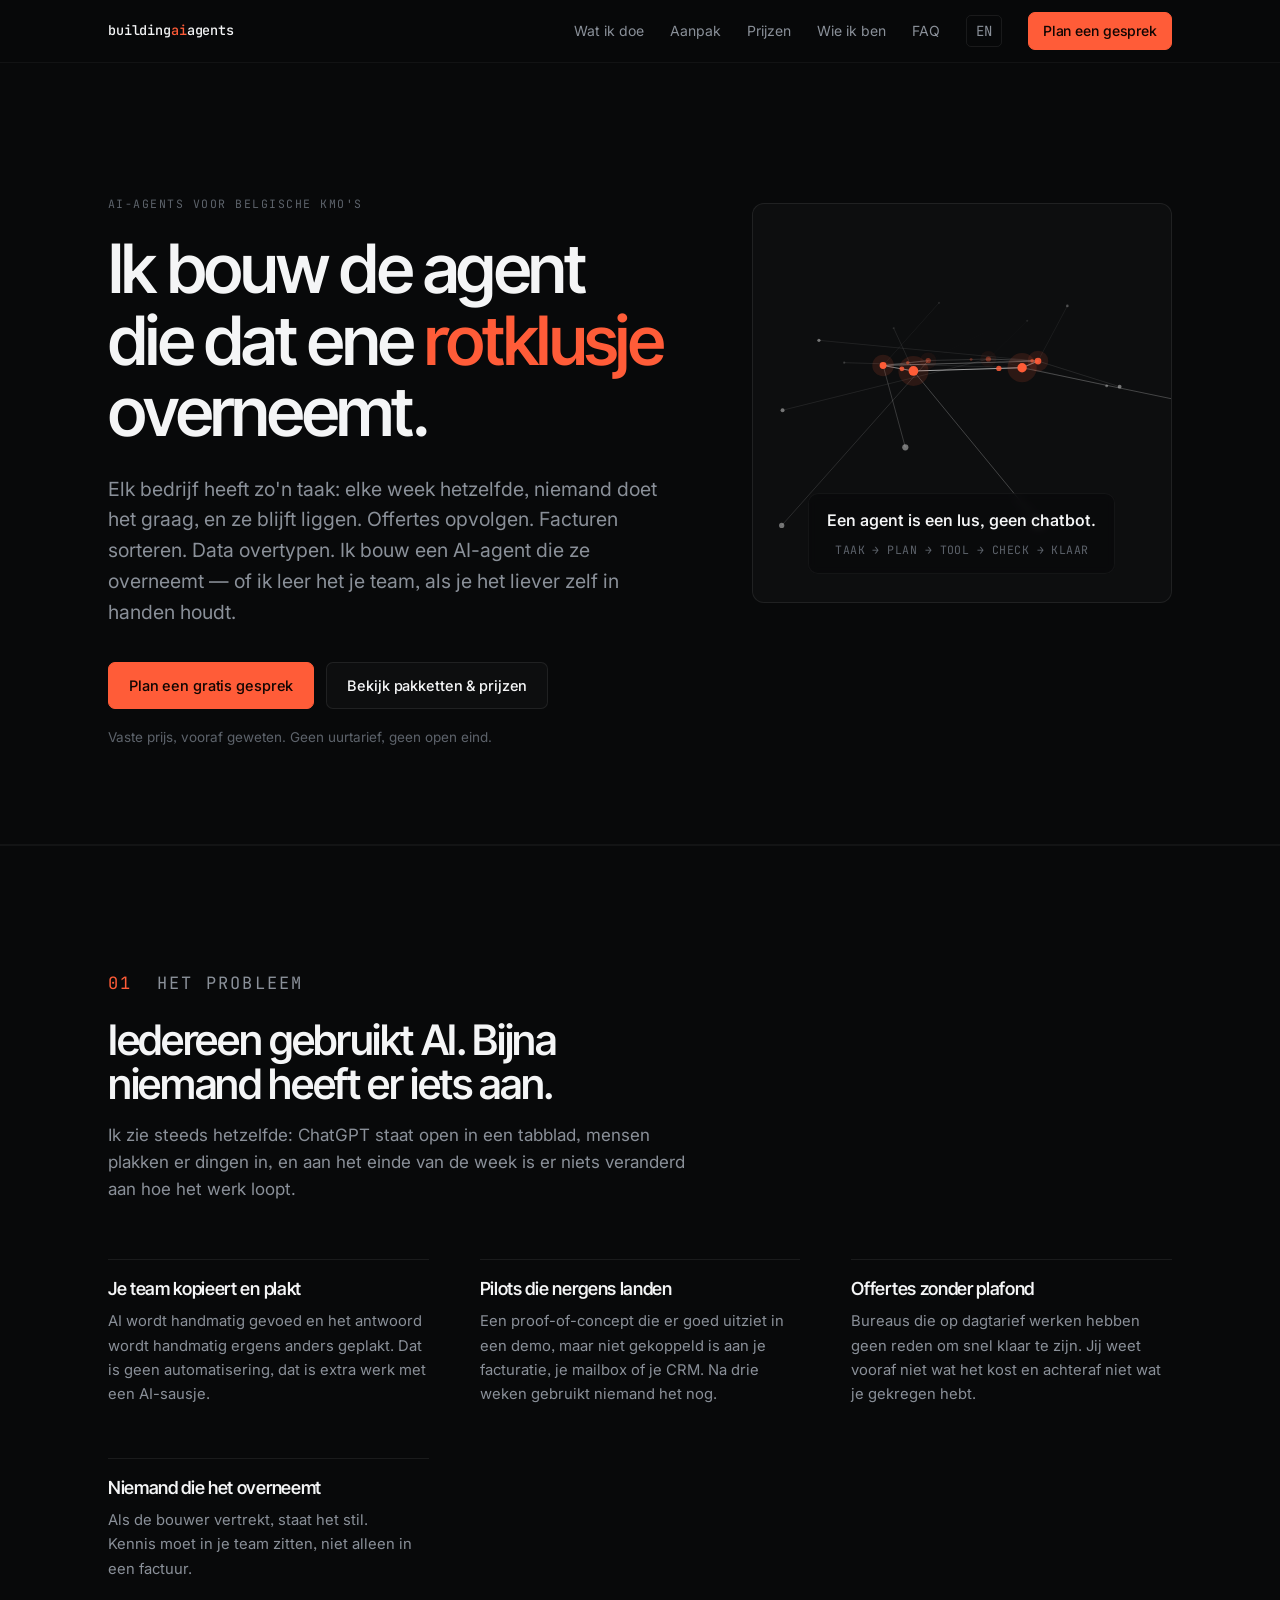
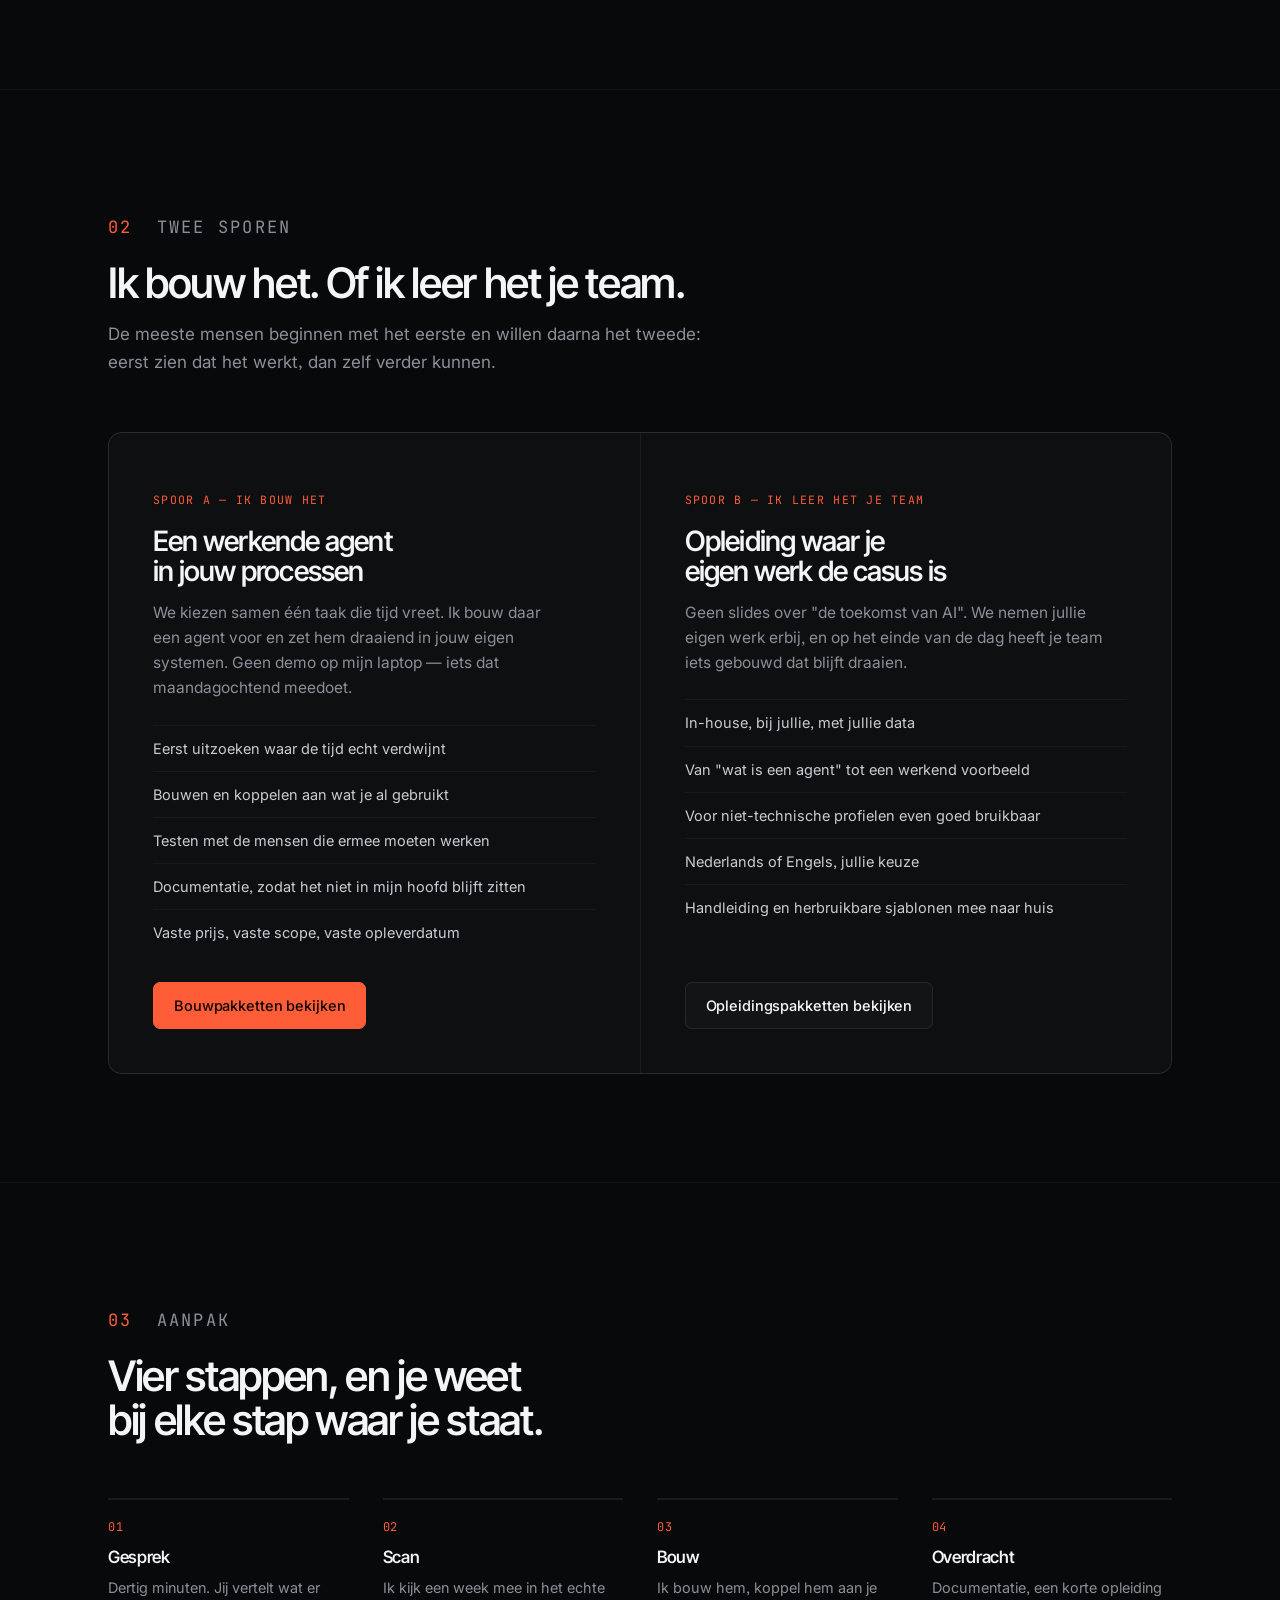
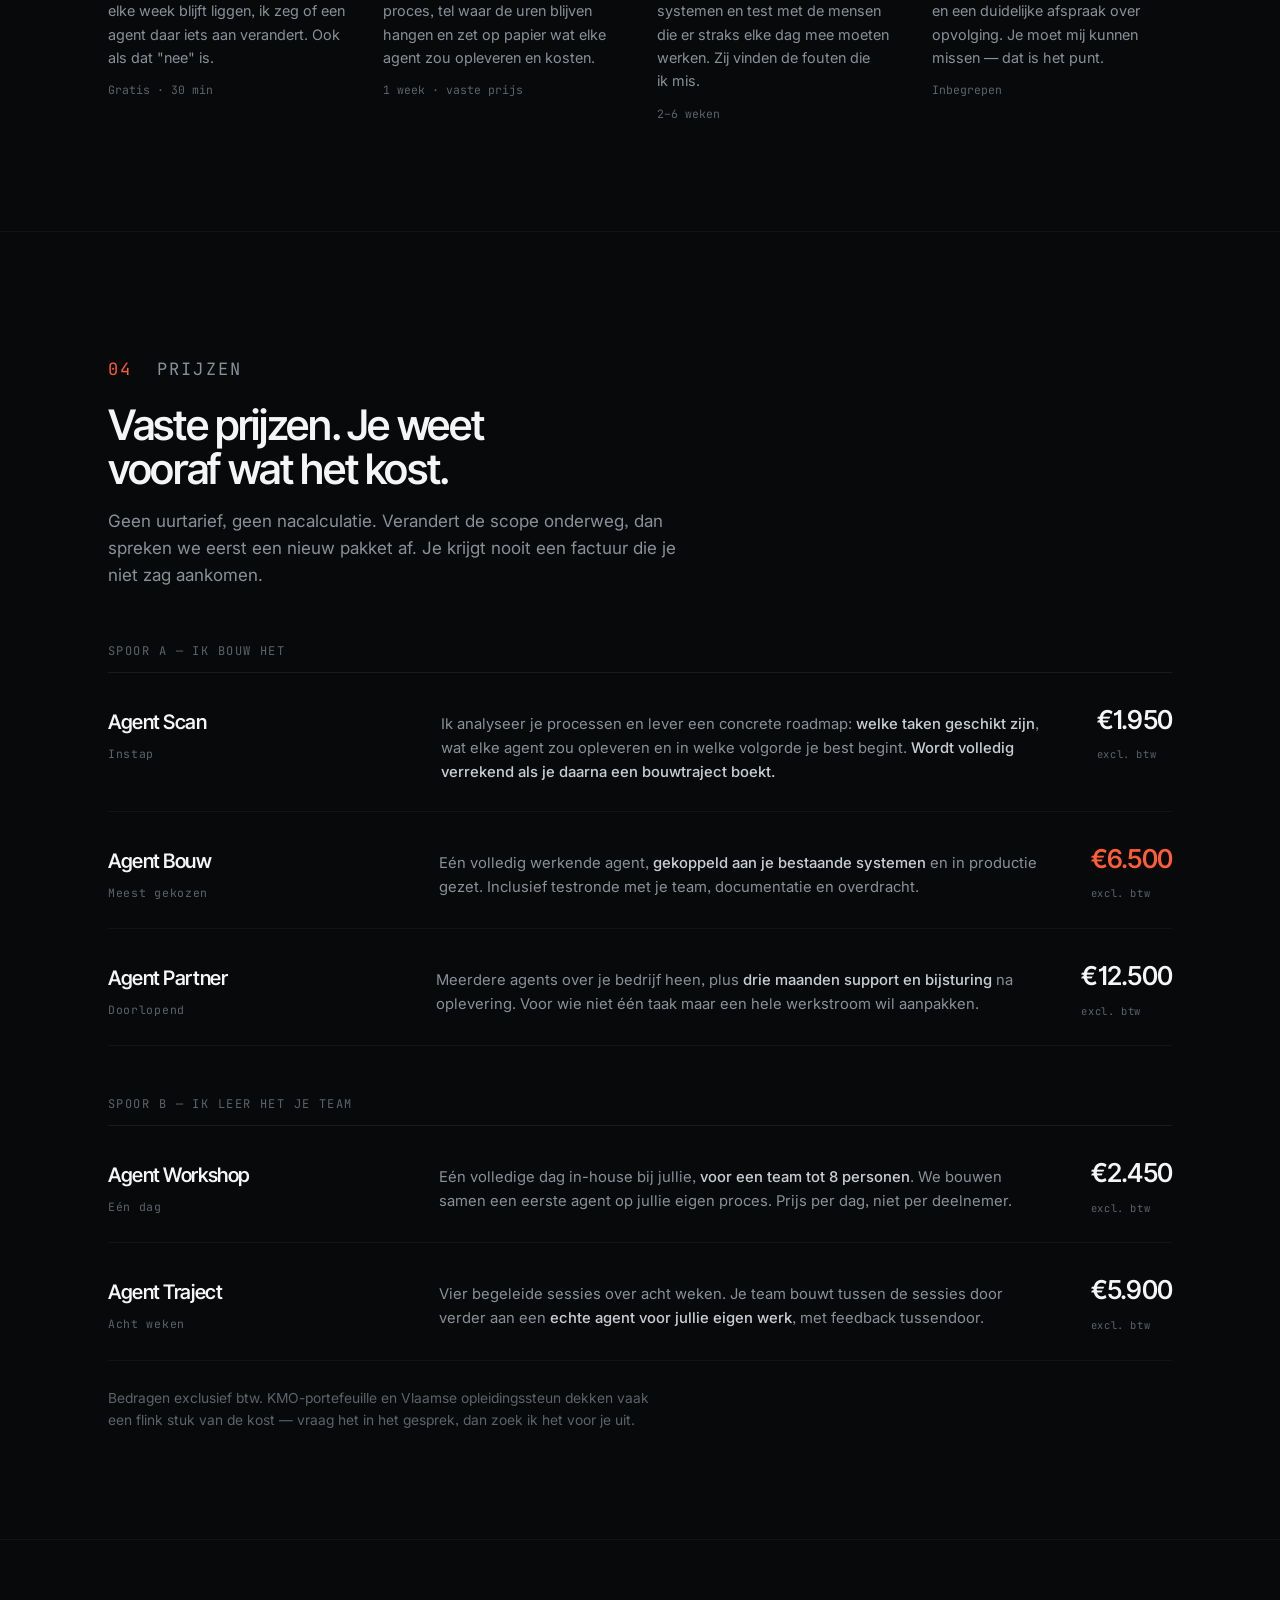
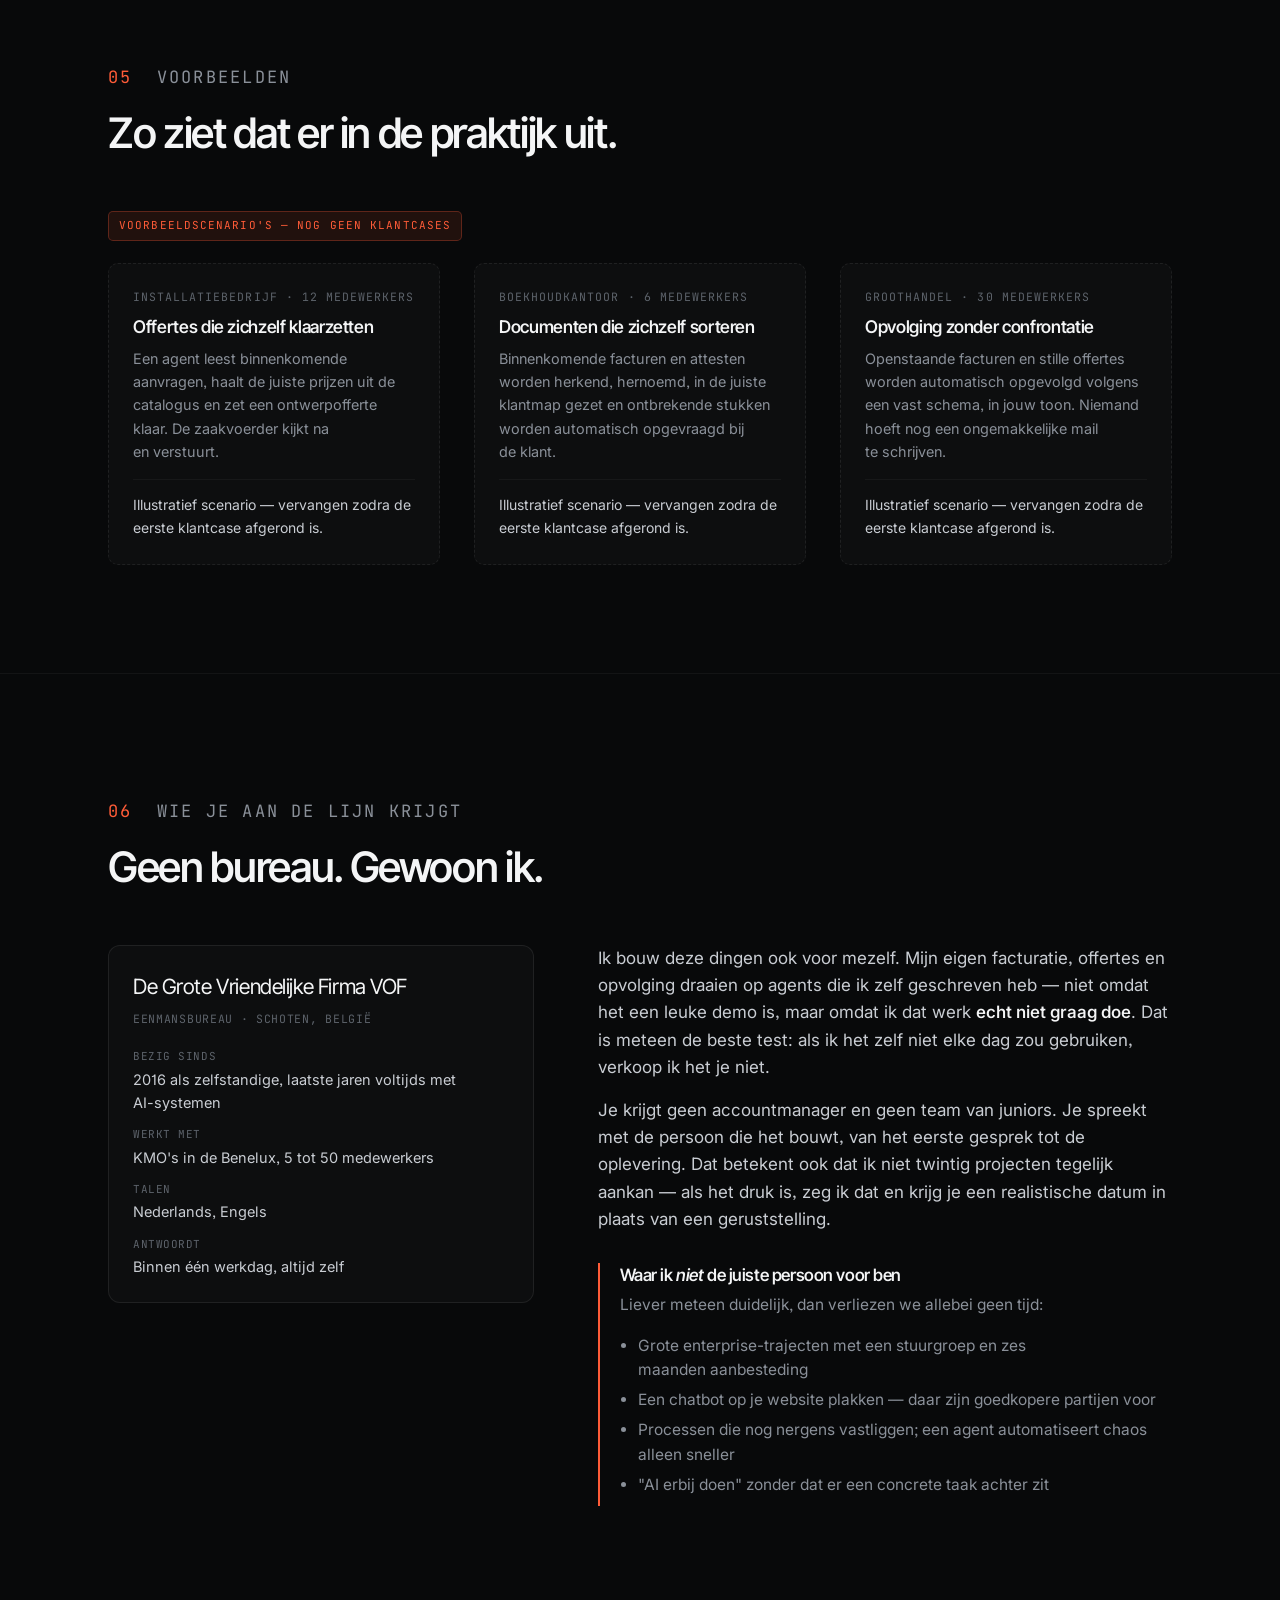
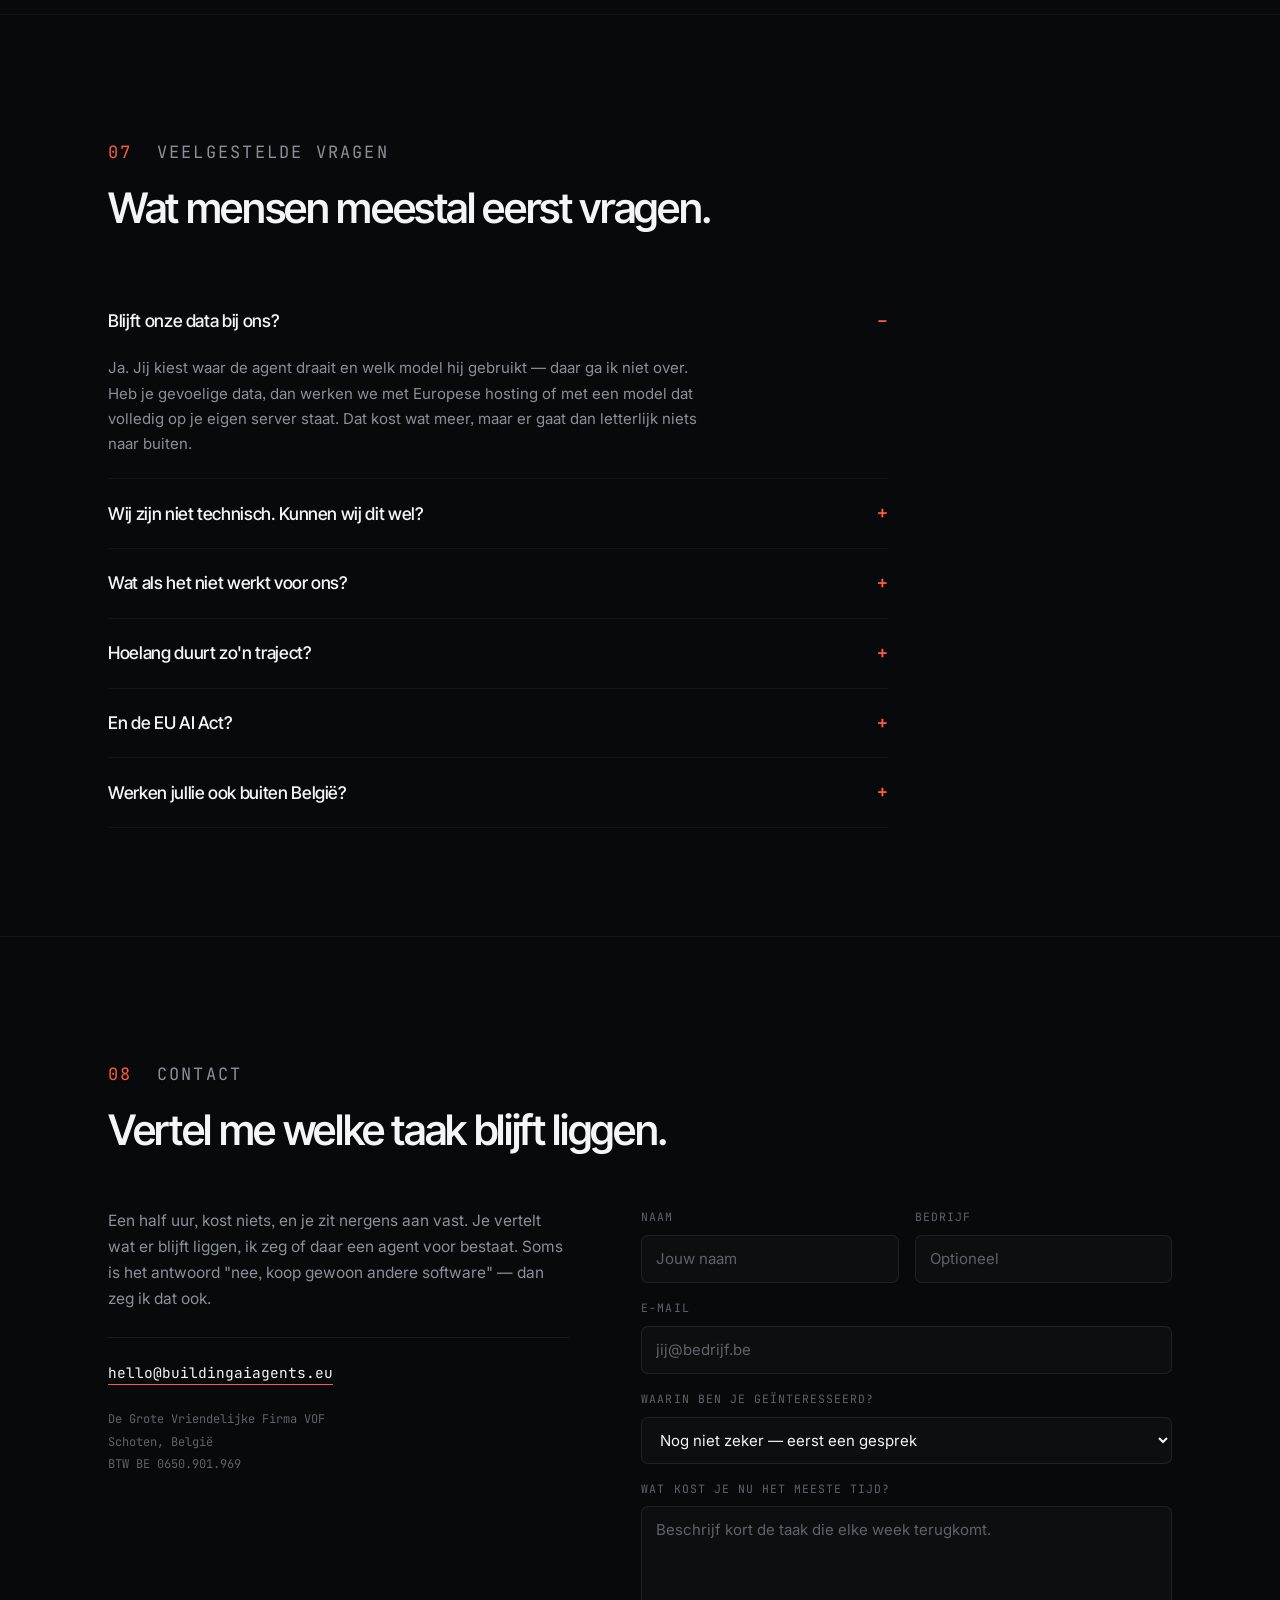
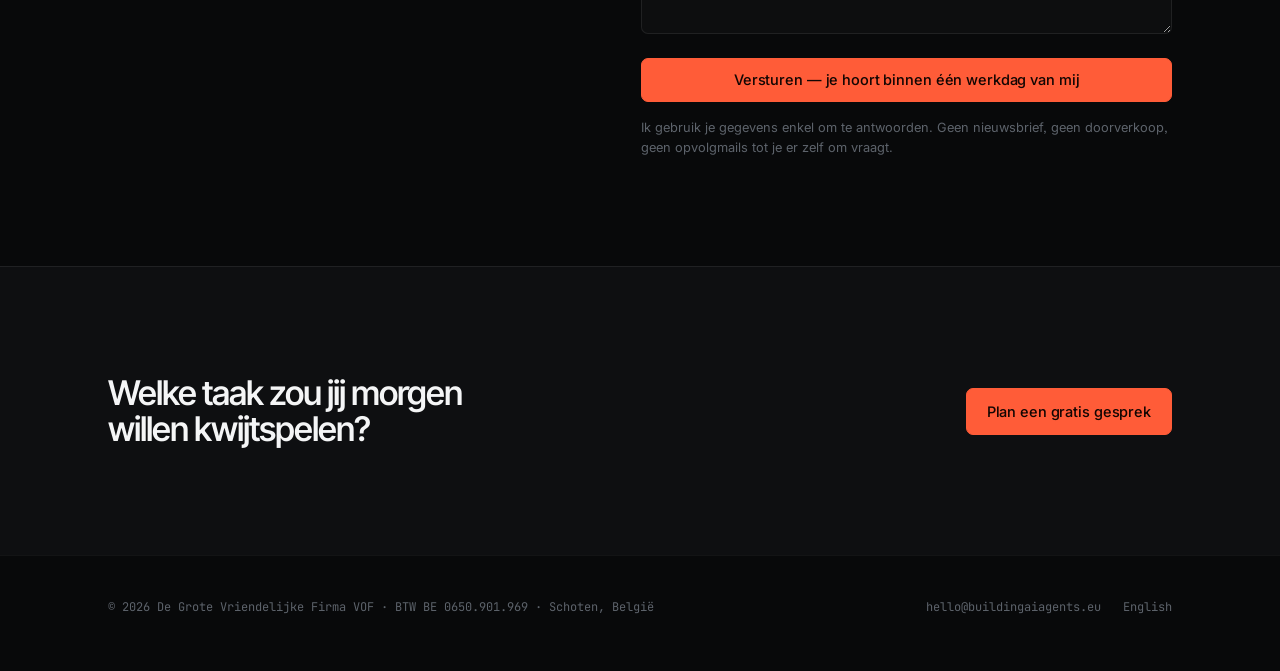
==== index.html @ ddbdbf57 "buildingaiagents.eu: statische site, NL + EN, 3D agent-graph" ====
<!DOCTYPE html>
<html lang="nl">
<head>
<meta charset="utf-8">
<meta name="viewport" content="width=device-width, initial-scale=1">
<title>AI-agents die écht werk overnemen — Building AI Agents | België</title>
<meta name="description" content="Ik bouw AI-agents die repetitief werk overnemen in jouw bedrijf, en leer je team ze zelf te bouwen. Vaste pakketten, geen uurtarief. Schoten, België.">
<link rel="canonical" href="https://buildingaiagents.eu/">
<link rel="alternate" hreflang="nl" href="https://buildingaiagents.eu/">
<link rel="alternate" hreflang="en" href="https://buildingaiagents.eu/en/">
<link rel="alternate" hreflang="x-default" href="https://buildingaiagents.eu/">
<meta property="og:type" content="website">
<meta property="og:title" content="Building AI Agents — AI-agents die écht werk overnemen">
<meta property="og:description" content="Ik bouw AI-agents die repetitief werk overnemen, en leer je team ze zelf te bouwen. Vaste pakketten, prijs vooraf geweten.">
<meta property="og:url" content="https://buildingaiagents.eu/">
<meta property="og:locale" content="nl_BE">
<meta name="theme-color" content="#08090a">
<link rel="preconnect" href="https://fonts.googleapis.com">
<link rel="preconnect" href="https://fonts.gstatic.com" crossorigin>
<link href="https://fonts.googleapis.com/css2?family=Inter+Tight:wght@400;500;600&family=Inter:wght@400;500;600&family=JetBrains+Mono:wght@400;500&display=swap" rel="stylesheet">
<link rel="stylesheet" href="/assets/style.css">
<script type="application/ld+json">
{
  "@context": "https://schema.org",
  "@type": "ProfessionalService",
  "name": "Building AI Agents",
  "url": "https://buildingaiagents.eu/",
  "email": "hello@buildingaiagents.eu",
  "areaServed": "BE",
  "description": "AI-agents bouwen voor KMO's en teams opleiden om ze zelf te bouwen. Vaste pakketprijzen.",
  "parentOrganization": {
    "@type": "Organization",
    "name": "De Grote Vriendelijke Firma VOF",
    "vatID": "BE0650901969",
    "address": { "@type": "PostalAddress", "addressLocality": "Schoten", "addressCountry": "BE" }
  }
}
</script>
</head>
<body>

<header class="site-head">
  <div class="wrap">
    <a class="logo" href="/">building<b>ai</b>agents</a>
    <nav class="nav">
      <a href="#sporen">Wat ik doe</a>
      <a href="#aanpak">Aanpak</a>
      <a href="#prijzen">Prijzen</a>
      <a href="#wie">Wie ik ben</a>
      <a href="#faq">FAQ</a>
      <a class="lang" href="/en/" hreflang="en">EN</a>
      <a class="btn btn-primary btn-sm" href="#contact">Plan een gesprek</a>
    </nav>
  </div>
</header>

<main>

<section class="hero">
  <div class="wrap">
    <div>
      <p class="eyebrow">AI-agents voor Belgische KMO's</p>
      <h1>Ik bouw de agent die dat ene <em>rotklusje</em> overneemt.</h1>
      <p class="lede">Elk bedrijf heeft zo'n taak: elke week hetzelfde, niemand doet het graag, en ze blijft liggen. Offertes opvolgen. Facturen sorteren. Data overtypen. Ik bouw een AI-agent die ze overneemt — of ik leer het je team, als je het liever zelf in handen houdt.</p>
      <div class="hero-cta">
        <a class="btn btn-primary" href="#contact">Plan een gratis gesprek</a>
        <a class="btn btn-ghost" href="#prijzen">Bekijk pakketten &amp; prijzen</a>
      </div>
      <p class="hero-note">Vaste prijs, vooraf geweten. Geen uurtarief, geen open eind.</p>
    </div>

    <aside class="hero-aside graph-wrap">
      <canvas id="agentgraph" aria-hidden="true"></canvas>
      <div class="graph-caption">
        <b>Een agent is een lus, geen chatbot.</b>
        <span>taak → plan → tool → check → klaar</span>
      </div>
    </aside>
  </div>
</section>

<section class="section-line" id="waarom">
  <div class="wrap">
    <div class="sec-head">
      <p class="eyebrow"><span class="num">01</span> &nbsp;Het probleem</p>
      <h2>Iedereen gebruikt AI. Bijna niemand heeft er iets aan.</h2>
      <p>Ik zie steeds hetzelfde: ChatGPT staat open in een tabblad, mensen plakken er dingen in, en aan het einde van de week is er niets veranderd aan hoe het werk loopt.</p>
    </div>
    <div class="pain">
      <div>
        <h3>Je team kopieert en plakt</h3>
        <p>AI wordt handmatig gevoed en het antwoord wordt handmatig ergens anders geplakt. Dat is geen automatisering, dat is extra werk met een AI-sausje.</p>
      </div>
      <div>
        <h3>Pilots die nergens landen</h3>
        <p>Een proof-of-concept die er goed uitziet in een demo, maar niet gekoppeld is aan je facturatie, je mailbox of je CRM. Na drie weken gebruikt niemand het nog.</p>
      </div>
      <div>
        <h3>Offertes zonder plafond</h3>
        <p>Bureaus die op dagtarief werken hebben geen reden om snel klaar te zijn. Jij weet vooraf niet wat het kost en achteraf niet wat je gekregen hebt.</p>
      </div>
      <div>
        <h3>Niemand die het overneemt</h3>
        <p>Als de bouwer vertrekt, staat het stil. Kennis moet in je team zitten, niet alleen in een factuur.</p>
      </div>
    </div>
  </div>
</section>

<section class="section-line" id="sporen">
  <div class="wrap">
    <div class="sec-head">
      <p class="eyebrow"><span class="num">02</span> &nbsp;Twee sporen</p>
      <h2>Ik bouw het. Of ik leer het je team.</h2>
      <p>De meeste mensen beginnen met het eerste en willen daarna het tweede: eerst zien dat het werkt, dan zelf verder kunnen.</p>
    </div>

    <div class="tracks">
      <div class="track">
        <p class="tag">Spoor A — Ik bouw het</p>
        <h3>Een werkende agent in jouw processen</h3>
        <p>We kiezen samen één taak die tijd vreet. Ik bouw daar een agent voor en zet hem draaiend in jouw eigen systemen. Geen demo op mijn laptop — iets dat maandagochtend meedoet.</p>
        <ul>
          <li>Eerst uitzoeken waar de tijd echt verdwijnt</li>
          <li>Bouwen en koppelen aan wat je al gebruikt</li>
          <li>Testen met de mensen die ermee moeten werken</li>
          <li>Documentatie, zodat het niet in mijn hoofd blijft zitten</li>
          <li>Vaste prijs, vaste scope, vaste opleverdatum</li>
        </ul>
        <div class="track-foot">
          <a class="btn btn-primary" href="#prijzen-bouw">Bouwpakketten bekijken</a>
        </div>
      </div>

      <div class="track">
        <p class="tag">Spoor B — Ik leer het je team</p>
        <h3>Opleiding waar je eigen werk de casus is</h3>
        <p>Geen slides over "de toekomst van AI". We nemen jullie eigen werk erbij, en op het einde van de dag heeft je team iets gebouwd dat blijft draaien.</p>
        <ul>
          <li>In-house, bij jullie, met jullie data</li>
          <li>Van "wat is een agent" tot een werkend voorbeeld</li>
          <li>Voor niet-technische profielen even goed bruikbaar</li>
          <li>Nederlands of Engels, jullie keuze</li>
          <li>Handleiding en herbruikbare sjablonen mee naar huis</li>
        </ul>
        <div class="track-foot">
          <a class="btn btn-ghost" href="#prijzen-leren">Opleidingspakketten bekijken</a>
        </div>
      </div>
    </div>
  </div>
</section>

<section class="section-line" id="aanpak">
  <div class="wrap">
    <div class="sec-head">
      <p class="eyebrow"><span class="num">03</span> &nbsp;Aanpak</p>
      <h2>Vier stappen, en je weet bij elke stap waar je staat.</h2>
    </div>
    <div class="steps">
      <div class="step">
        <h3>Gesprek</h3>
        <p>Dertig minuten. Jij vertelt wat er elke week blijft liggen, ik zeg of een agent daar iets aan verandert. Ook als dat "nee" is.</p>
        <span class="when">Gratis · 30 min</span>
      </div>
      <div class="step">
        <h3>Scan</h3>
        <p>Ik kijk een week mee in het echte proces, tel waar de uren blijven hangen en zet op papier wat elke agent zou opleveren en kosten.</p>
        <span class="when">1 week · vaste prijs</span>
      </div>
      <div class="step">
        <h3>Bouw</h3>
        <p>Ik bouw hem, koppel hem aan je systemen en test met de mensen die er straks elke dag mee moeten werken. Zij vinden de fouten die ik mis.</p>
        <span class="when">2–6 weken</span>
      </div>
      <div class="step">
        <h3>Overdracht</h3>
        <p>Documentatie, een korte opleiding en een duidelijke afspraak over opvolging. Je moet mij kunnen missen — dat is het punt.</p>
        <span class="when">Inbegrepen</span>
      </div>
    </div>
  </div>
</section>

<section class="section-line" id="prijzen">
  <div class="wrap">
    <div class="sec-head">
      <p class="eyebrow"><span class="num">04</span> &nbsp;Prijzen</p>
      <h2>Vaste prijzen. Je weet vooraf wat het kost.</h2>
      <p>Geen uurtarief, geen nacalculatie. Verandert de scope onderweg, dan spreken we eerst een nieuw pakket af. Je krijgt nooit een factuur die je niet zag aankomen.</p>
    </div>

    <div class="price-group" id="prijzen-bouw">
      <h3>Spoor A — Ik bouw het</h3>
      <div class="price-row">
        <div class="name">Agent Scan<span>Instap</span></div>
        <div class="what">Ik analyseer je processen en lever een concrete roadmap: <b>welke taken geschikt zijn</b>, wat elke agent zou opleveren en in welke volgorde je best begint. <b>Wordt volledig verrekend als je daarna een bouwtraject boekt.</b></div>
        <div class="amt">€1.950<small>excl. btw</small></div>
      </div>
      <div class="price-row feature">
        <div class="name">Agent Bouw<span>Meest gekozen</span></div>
        <div class="what">Eén volledig werkende agent, <b>gekoppeld aan je bestaande systemen</b> en in productie gezet. Inclusief testronde met je team, documentatie en overdracht.</div>
        <div class="amt">€6.500<small>excl. btw</small></div>
      </div>
      <div class="price-row">
        <div class="name">Agent Partner<span>Doorlopend</span></div>
        <div class="what">Meerdere agents over je bedrijf heen, plus <b>drie maanden support en bijsturing</b> na oplevering. Voor wie niet één taak maar een hele werkstroom wil aanpakken.</div>
        <div class="amt">€12.500<small>excl. btw</small></div>
      </div>
    </div>

    <div class="price-group" id="prijzen-leren">
      <h3>Spoor B — Ik leer het je team</h3>
      <div class="price-row">
        <div class="name">Agent Workshop<span>Eén dag</span></div>
        <div class="what">Eén volledige dag in-house bij jullie, <b>voor een team tot 8 personen</b>. We bouwen samen een eerste agent op jullie eigen proces. Prijs per dag, niet per deelnemer.</div>
        <div class="amt">€2.450<small>excl. btw</small></div>
      </div>
      <div class="price-row">
        <div class="name">Agent Traject<span>Acht weken</span></div>
        <div class="what">Vier begeleide sessies over acht weken. Je team bouwt tussen de sessies door verder aan een <b>echte agent voor jullie eigen werk</b>, met feedback tussendoor.</div>
        <div class="amt">€5.900<small>excl. btw</small></div>
      </div>
    </div>

    <p class="price-note">Bedragen exclusief btw. KMO-portefeuille en Vlaamse opleidingssteun dekken vaak een flink stuk van de kost — vraag het in het gesprek, dan zoek ik het voor je uit.</p>
  </div>
</section>

<section class="section-line" id="cases">
  <div class="wrap">
    <div class="sec-head">
      <p class="eyebrow"><span class="num">05</span> &nbsp;Voorbeelden</p>
      <h2>Zo ziet dat er in de praktijk uit.</h2>
    </div>
    <span class="placeholder-flag">Voorbeeldscenario's — nog geen klantcases</span>
    <div class="cases">
      <div class="case">
        <p class="who">Installatiebedrijf · 12 medewerkers</p>
        <h3>Offertes die zichzelf klaarzetten</h3>
        <p>Een agent leest binnenkomende aanvragen, haalt de juiste prijzen uit de catalogus en zet een ontwerpofferte klaar. De zaakvoerder kijkt na en verstuurt.</p>
        <p class="result">Illustratief scenario — vervangen zodra de eerste klantcase afgerond is.</p>
      </div>
      <div class="case">
        <p class="who">Boekhoudkantoor · 6 medewerkers</p>
        <h3>Documenten die zichzelf sorteren</h3>
        <p>Binnenkomende facturen en attesten worden herkend, hernoemd, in de juiste klantmap gezet en ontbrekende stukken worden automatisch opgevraagd bij de klant.</p>
        <p class="result">Illustratief scenario — vervangen zodra de eerste klantcase afgerond is.</p>
      </div>
      <div class="case">
        <p class="who">Groothandel · 30 medewerkers</p>
        <h3>Opvolging zonder confrontatie</h3>
        <p>Openstaande facturen en stille offertes worden automatisch opgevolgd volgens een vast schema, in jouw toon. Niemand hoeft nog een ongemakkelijke mail te schrijven.</p>
        <p class="result">Illustratief scenario — vervangen zodra de eerste klantcase afgerond is.</p>
      </div>
    </div>
  </div>
</section>

<section class="section-line" id="wie">
  <div class="wrap">
    <div class="sec-head">
      <p class="eyebrow"><span class="num">06</span> &nbsp;Wie je aan de lijn krijgt</p>
      <h2>Geen bureau. Gewoon ik.</h2>
    </div>
    <div class="me">
      <div class="me-card">
        <p class="sig">De Grote Vriendelijke Firma VOF</p>
        <p class="role">Eenmansbureau · Schoten, België</p>
        <dl>
          <div><dt>Bezig sinds</dt><dd>2016 als zelfstandige, laatste jaren voltijds met AI-systemen</dd></div>
          <div><dt>Werkt met</dt><dd>KMO's in de Benelux, 5 tot 50 medewerkers</dd></div>
          <div><dt>Talen</dt><dd>Nederlands, Engels</dd></div>
          <div><dt>Antwoordt</dt><dd>Binnen één werkdag, altijd zelf</dd></div>
        </dl>
      </div>
      <div class="me-body">
        <p>Ik bouw deze dingen ook voor mezelf. Mijn eigen facturatie, offertes en opvolging draaien op agents die ik zelf geschreven heb — niet omdat het een leuke demo is, maar omdat ik dat werk <strong>echt niet graag doe</strong>. Dat is meteen de beste test: als ik het zelf niet elke dag zou gebruiken, verkoop ik het je niet.</p>
        <p>Je krijgt geen accountmanager en geen team van juniors. Je spreekt met de persoon die het bouwt, van het eerste gesprek tot de oplevering. Dat betekent ook dat ik niet twintig projecten tegelijk aankan — als het druk is, zeg ik dat en krijg je een realistische datum in plaats van een geruststelling.</p>
        <div class="honest">
          <h3>Waar ik <em>niet</em> de juiste persoon voor ben</h3>
          <p>Liever meteen duidelijk, dan verliezen we allebei geen tijd:</p>
          <ul>
            <li>Grote enterprise-trajecten met een stuurgroep en zes maanden aanbesteding</li>
            <li>Een chatbot op je website plakken — daar zijn goedkopere partijen voor</li>
            <li>Processen die nog nergens vastliggen; een agent automatiseert chaos alleen sneller</li>
            <li>"AI erbij doen" zonder dat er een concrete taak achter zit</li>
          </ul>
        </div>
      </div>
    </div>
  </div>
</section>

<section class="section-line" id="faq">
  <div class="wrap">
    <div class="sec-head">
      <p class="eyebrow"><span class="num">07</span> &nbsp;Veelgestelde vragen</p>
      <h2>Wat mensen meestal eerst vragen.</h2>
    </div>
    <div class="faq">
      <details open>
        <summary>Blijft onze data bij ons?</summary>
        <p>Ja. Jij kiest waar de agent draait en welk model hij gebruikt — daar ga ik niet over. Heb je gevoelige data, dan werken we met Europese hosting of met een model dat volledig op je eigen server staat. Dat kost wat meer, maar er gaat dan letterlijk niets naar buiten.</p>
      </details>
      <details>
        <summary>Wij zijn niet technisch. Kunnen wij dit wel?</summary>
        <p>Dat is het uitgangspunt, niet het probleem. Bij het bouwspoor doe je niets technisch — je krijgt iets dat werkt. Bij de opleiding zit meestal niemand met een programmeerachtergrond in de zaal. Kan iemand bij jullie een formule in Excel opbouwen? Dan lukt dit ook.</p>
      </details>
      <details>
        <summary>Wat als het niet werkt voor ons?</summary>
        <p>Daarvoor bestaat de Scan. Als eruit blijkt dat een agent bij jullie weinig oplevert, zeg ik dat gewoon en stopt het daar. Ik heb liever een klant die €1.950 kwijt is en tevreden weggaat dan één die €6.500 betaalt voor iets dat blijft stilstaan.</p>
      </details>
      <details>
        <summary>Hoelang duurt zo'n traject?</summary>
        <p>Een Scan: ongeveer een week. Een eerste werkende agent: twee tot zes weken. Het verschil zit bijna altijd in hoeveel systemen eraan moeten hangen en hoe snel ik toegang krijg — dat laatste is meestal de echte vertrager.</p>
      </details>
      <details>
        <summary>En de EU AI Act?</summary>
        <p>Voor wat de meeste KMO's doen — administratie, opvolging, documenten verwerken — val je buiten de hoogrisicocategorieën. Bij de Scan overlopen we wat er op jullie van toepassing is en wat je best bijhoudt. Geen paniekverhaal, wel op papier.</p>
      </details>
      <details>
        <summary>Werken jullie ook buiten België?</summary>
        <p>Ja. Opleidingen geef ik het liefst ter plaatse in de Benelux — een dag samen in één ruimte werkt gewoon beter. Bouwtrajecten lopen even goed op afstand. Nederlands of Engels, jullie keuze.</p>
      </details>
    </div>
  </div>
</section>

<section class="section-line" id="contact">
  <div class="wrap">
    <div class="sec-head">
      <p class="eyebrow"><span class="num">08</span> &nbsp;Contact</p>
      <h2>Vertel me welke taak blijft liggen.</h2>
    </div>
    <div class="contact-grid">
      <div class="contact-side">
        <p>Een half uur, kost niets, en je zit nergens aan vast. Je vertelt wat er blijft liggen, ik zeg of daar een agent voor bestaat. Soms is het antwoord "nee, koop gewoon andere software" — dan zeg ik dat ook.</p>
        <div class="direct">
          <a href="mailto:hello@buildingaiagents.eu">hello@buildingaiagents.eu</a>
        </div>
        <p class="meta">
          De Grote Vriendelijke Firma VOF<br>
          Schoten, België<br>
          BTW BE 0650.901.969
        </p>
      </div>

      <form action="https://formspree.io/f/FORMSPREE_ID" method="POST">
        <div class="field-row">
          <div class="field">
            <label for="naam">Naam</label>
            <input id="naam" name="naam" type="text" required autocomplete="name" placeholder="Jouw naam">
          </div>
          <div class="field">
            <label for="bedrijf">Bedrijf</label>
            <input id="bedrijf" name="bedrijf" type="text" autocomplete="organization" placeholder="Optioneel">
          </div>
        </div>
        <div class="field">
          <label for="email">E-mail</label>
          <input id="email" name="email" type="email" required autocomplete="email" placeholder="jij@bedrijf.be">
        </div>
        <div class="field">
          <label for="interesse">Waarin ben je geïnteresseerd?</label>
          <select id="interesse" name="interesse">
            <option>Nog niet zeker — eerst een gesprek</option>
            <option>Agent Scan (€1.950)</option>
            <option>Agent Bouw (€6.500)</option>
            <option>Agent Partner (€12.500)</option>
            <option>Agent Workshop (€2.450)</option>
            <option>Agent Traject (€5.900)</option>
          </select>
        </div>
        <div class="field">
          <label for="bericht">Wat kost je nu het meeste tijd?</label>
          <textarea id="bericht" name="bericht" required placeholder="Beschrijf kort de taak die elke week terugkomt."></textarea>
        </div>
        <input class="hp" type="text" name="_gotcha" tabindex="-1" autocomplete="off" aria-hidden="true">
        <button class="btn btn-primary" type="submit">Versturen — je hoort binnen één werkdag van mij</button>
        <p class="form-foot">Ik gebruik je gegevens enkel om te antwoorden. Geen nieuwsbrief, geen doorverkoop, geen opvolgmails tot je er zelf om vraagt.</p>
      </form>
    </div>
  </div>
</section>

<section class="final">
  <div class="wrap">
    <h2>Welke taak zou jij morgen willen kwijtspelen?</h2>
    <a class="btn btn-primary" href="#contact">Plan een gratis gesprek</a>
  </div>
</section>

</main>

<footer class="site-foot">
  <div class="wrap">
    <p>© 2026 De Grote Vriendelijke Firma VOF · BTW BE 0650.901.969 · Schoten, België</p>
    <div class="foot-links">
      <a href="mailto:hello@buildingaiagents.eu">hello@buildingaiagents.eu</a>
      <a href="/en/" hreflang="en">English</a>
    </div>
  </div>
</footer>

<script src="/assets/agent-graph.js" defer></script>
</body>
</html>
---- assets/style.css ----
/* buildingaiagents.eu — design system
   Surface: Decide/Learn. Dark-native, editorial, one accent.
   Accent is signal-only: CTAs, active states, numerals. Never decoration. */

:root {
  --bg:        #08090a;
  --bg-2:      #0e0f11;
  --surface:   rgba(255,255,255,0.022);
  --surface-2: rgba(255,255,255,0.045);
  --line:      rgba(255,255,255,0.075);
  --line-soft: rgba(255,255,255,0.045);

  --ink:       #f4f5f6;
  --ink-2:     #c9cdd3;
  --ink-3:     #8a9099;
  --ink-4:     #5d636b;

  --accent:    #ff5c38;
  --accent-2:  #ff7d60;
  --accent-dim: rgba(255,92,56,0.10);

  --sans: 'Inter', system-ui, -apple-system, 'Segoe UI', Roboto, sans-serif;
  --display: 'Inter Tight', 'Inter', system-ui, sans-serif;
  --mono: 'JetBrains Mono', ui-monospace, SFMono-Regular, Menlo, monospace;

  --wrap: 1160px;
  --gut: clamp(20px, 5vw, 48px);
}

*, *::before, *::after { box-sizing: border-box; }

html { scroll-behavior: smooth; -webkit-text-size-adjust: 100%; }

body {
  margin: 0;
  background: var(--bg);
  color: var(--ink-2);
  font-family: var(--sans);
  font-size: 16px;
  line-height: 1.6;
  font-feature-settings: "cv01", "ss03";
  -webkit-font-smoothing: antialiased;
  text-wrap: pretty;
}

h1, h2, h3, h4 {
  font-family: var(--display);
  color: var(--ink);
  font-weight: 560;
  margin: 0;
  line-height: 1.05;
  letter-spacing: -0.025em;
  text-wrap: balance;
}

p { margin: 0; }

a { color: inherit; text-decoration: none; }

a:focus-visible, button:focus-visible, input:focus-visible,
textarea:focus-visible, select:focus-visible, summary:focus-visible {
  outline: 2px solid var(--accent);
  outline-offset: 3px;
  border-radius: 3px;
}

.wrap { max-width: var(--wrap); margin: 0 auto; padding-inline: var(--gut); }

.eyebrow {
  font-family: var(--mono);
  font-size: 11.5px;
  letter-spacing: 0.13em;
  text-transform: uppercase;
  color: var(--ink-4);
  margin: 0 0 20px;
}
.eyebrow .num { color: var(--accent); }

/* ---------- header ---------- */
.site-head {
  position: sticky; top: 0; z-index: 60;
  background: rgba(8,9,10,0.82);
  backdrop-filter: saturate(140%) blur(12px);
  border-bottom: 1px solid var(--line-soft);
}
.site-head .wrap {
  display: flex; align-items: center; gap: 28px;
  height: 62px;
}
.logo {
  font-family: var(--mono);
  font-size: 13.5px; font-weight: 500;
  color: var(--ink); letter-spacing: -0.01em;
  white-space: nowrap;
}
.logo b { color: var(--accent); font-weight: 500; }
.nav { display: flex; gap: 26px; margin-left: auto; align-items: center; }
.nav a { font-size: 14px; color: var(--ink-3); transition: color .15s; }
.nav a:hover { color: var(--ink); }
.lang {
  font-family: var(--mono); font-size: 11.5px;
  color: var(--ink-4); border: 1px solid var(--line);
  padding: 4px 9px; border-radius: 5px;
  transition: border-color .15s, color .15s;
}
.lang:hover { color: var(--ink); border-color: var(--ink-4); }
@media (max-width: 880px) { .nav a:not(.lang):not(.btn) { display: none; } }

/* ---------- buttons ---------- */
.btn {
  display: inline-flex; align-items: center; justify-content: center;
  gap: 8px; min-height: 44px;
  padding: 11px 20px; border-radius: 7px;
  font-size: 14.5px; font-weight: 510; letter-spacing: -0.008em;
  border: 1px solid transparent; cursor: pointer;
  transition: background .16s, border-color .16s, color .16s;
  font-family: inherit;
}
/* two classes: must out-specify `.nav a` (class+element) */
.btn.btn-primary { background: var(--accent); color: #120603; border-color: var(--accent); }
.btn.btn-primary:hover { background: var(--accent-2); border-color: var(--accent-2); color: #120603; }
.btn.btn-ghost { background: var(--surface); color: var(--ink); border-color: var(--line); }
.btn.btn-ghost:hover { background: var(--surface-2); border-color: rgba(255,255,255,0.16); color: var(--ink); }
.btn-sm { min-height: 36px; padding: 7px 14px; font-size: 13.5px; }
.btn { white-space: nowrap; }
@media (max-width: 480px) {
  .site-head .btn-sm { padding: 7px 11px; font-size: 12.5px; }
  .nav { gap: 10px; }
}

/* ---------- hero ---------- */
.hero { padding: clamp(72px, 11vw, 132px) 0 clamp(60px, 8vw, 96px); border-bottom: 1px solid var(--line-soft); }
.hero .wrap { display: grid; grid-template-columns: minmax(0, 1.35fr) minmax(0, 1fr); gap: clamp(32px, 6vw, 80px); align-items: start; }
.hero h1 { font-size: clamp(38px, 6.2vw, 68px); letter-spacing: -0.04em; }
.hero h1 em { font-style: normal; color: var(--accent); }
.hero .lede { font-size: clamp(17px, 2vw, 19.5px); color: var(--ink-3); margin-top: 26px; max-width: 46ch; line-height: 1.58; }
.hero-cta { display: flex; flex-wrap: wrap; gap: 12px; margin-top: 34px; }
.hero-note { font-size: 13.5px; color: var(--ink-4); margin-top: 18px; }

.hero-aside {
  border: 1px solid var(--line); border-radius: 12px;
  background: var(--surface); padding: 24px 24px 22px;
  margin-top: 8px;
}
.hero-aside h3 { font-size: 15.5px; letter-spacing: -0.01em; margin-bottom: 12px; }
.hero-aside p { font-size: 14.5px; color: var(--ink-3); line-height: 1.62; }
.hero-aside ul { margin: 14px 0 0; padding: 0; list-style: none; }
.hero-aside li {
  font-size: 14px; color: var(--ink-2); padding: 9px 0;
  border-top: 1px solid var(--line-soft); display: flex; gap: 11px;
}
.hero-aside li::before { content: "→"; color: var(--accent); font-family: var(--mono); font-size: 12.5px; line-height: 1.5; }
@media (max-width: 860px) { .hero .wrap { grid-template-columns: 1fr; } }

/* ---------- sections ---------- */
section { padding: clamp(64px, 8.5vw, 108px) 0; }
.section-line { border-top: 1px solid var(--line-soft); }
.sec-head { max-width: 62ch; margin-bottom: clamp(36px, 5vw, 56px); }
.sec-head h2 { font-size: clamp(28px, 3.9vw, 42px); letter-spacing: -0.032em; }
.sec-head p { margin-top: 16px; font-size: 17px; color: var(--ink-3); max-width: 54ch; }

/* ---------- pain (editorial two-col) ---------- */
.pain { display: grid; grid-template-columns: repeat(auto-fit, minmax(250px, 1fr)); gap: clamp(24px, 4vw, 52px); }
.pain > div { border-top: 1px solid var(--line); padding-top: 20px; }
.pain h3 { font-size: 18px; margin-bottom: 10px; letter-spacing: -0.018em; }
.pain p { font-size: 14.8px; color: var(--ink-3); line-height: 1.65; }

/* ---------- two tracks (split, not cards) ---------- */
.tracks { display: grid; grid-template-columns: 1fr 1fr; gap: 1px; background: var(--line); border: 1px solid var(--line); border-radius: 14px; overflow: hidden; }
.track { background: var(--bg-2); padding: clamp(28px, 4vw, 44px); display: flex; flex-direction: column; }
.track .tag { font-family: var(--mono); font-size: 11.5px; letter-spacing: 0.11em; text-transform: uppercase; color: var(--accent); margin-bottom: 18px; }
.track h3 { font-size: clamp(22px, 2.7vw, 28px); letter-spacing: -0.028em; }
.track > p { margin-top: 14px; font-size: 15.5px; color: var(--ink-3); line-height: 1.62; }
.track ul { list-style: none; padding: 0; margin: 24px 0 0; }
.track li { font-size: 14.5px; color: var(--ink-2); padding: 11px 0; border-top: 1px solid var(--line-soft); }
.track .track-foot { margin-top: auto; padding-top: 26px; }
@media (max-width: 800px) { .tracks { grid-template-columns: 1fr; } }

/* ---------- process timeline ---------- */
.steps { display: grid; grid-template-columns: repeat(auto-fit, minmax(215px, 1fr)); gap: clamp(20px, 3vw, 34px); counter-reset: s; }
.step { border-top: 2px solid var(--line); padding-top: 18px; counter-increment: s; }
.step::before {
  content: counter(s, decimal-leading-zero);
  font-family: var(--mono); font-size: 12px; color: var(--accent);
  display: block; margin-bottom: 12px; letter-spacing: 0.06em;
}
.step h3 { font-size: 17px; margin-bottom: 9px; letter-spacing: -0.018em; }
.step p { font-size: 14.4px; color: var(--ink-3); line-height: 1.62; }
.step .when { font-family: var(--mono); font-size: 11.5px; color: var(--ink-4); margin-top: 12px; display: block; }

/* ---------- pricing ---------- */
.price-group + .price-group { margin-top: 52px; }
.price-group > h3 {
  font-family: var(--mono); font-size: 12px; letter-spacing: 0.12em;
  text-transform: uppercase; color: var(--ink-4); font-weight: 400;
  padding-bottom: 14px; border-bottom: 1px solid var(--line); margin-bottom: 0;
}
.price-row {
  display: grid; grid-template-columns: minmax(190px, 1fr) minmax(0, 2.1fr) auto;
  gap: clamp(18px, 3vw, 40px); align-items: baseline;
  padding: 26px 0; border-bottom: 1px solid var(--line-soft);
}
.price-row .name { font-family: var(--display); font-size: 20px; color: var(--ink); font-weight: 560; letter-spacing: -0.022em; }
.price-row .name span { display: block; font-family: var(--mono); font-size: 11.5px; color: var(--ink-4); letter-spacing: 0.06em; margin-top: 7px; font-weight: 400; }
.price-row .what { font-size: 14.8px; color: var(--ink-3); line-height: 1.62; }
.price-row .what b { color: var(--ink-2); font-weight: 510; }
.price-row .amt { font-family: var(--display); font-size: 26px; color: var(--ink); letter-spacing: -0.03em; white-space: nowrap; font-weight: 560; }
.price-row .amt small { display: block; font-family: var(--mono); font-size: 10.5px; color: var(--ink-4); letter-spacing: 0.06em; margin-top: 6px; font-weight: 400; }
.price-row.feature .amt { color: var(--accent); }
@media (max-width: 760px) {
  .price-row { grid-template-columns: 1fr; gap: 12px; }
  .price-row .amt { font-size: 23px; }
}
.price-note { margin-top: 26px; font-size: 13.8px; color: var(--ink-4); max-width: 62ch; }

/* ---------- placeholder cases ---------- */
.placeholder-flag {
  display: inline-flex; align-items: center; gap: 8px;
  font-family: var(--mono); font-size: 11px; letter-spacing: 0.1em; text-transform: uppercase;
  color: var(--accent); background: var(--accent-dim);
  border: 1px solid rgba(255,92,56,0.28); border-radius: 5px;
  padding: 5px 10px; margin-bottom: 22px;
}
.cases { display: grid; grid-template-columns: repeat(auto-fit, minmax(260px, 1fr)); gap: clamp(20px, 3vw, 34px); }
.case { border: 1px dashed var(--line); border-radius: 10px; padding: 24px; background: var(--surface); }
.case .who { font-family: var(--mono); font-size: 11.5px; letter-spacing: 0.09em; text-transform: uppercase; color: var(--ink-4); }
.case h3 { font-size: 17.5px; margin: 12px 0 10px; letter-spacing: -0.02em; }
.case p { font-size: 14.4px; color: var(--ink-3); line-height: 1.62; }
.case .result { margin-top: 16px; padding-top: 14px; border-top: 1px solid var(--line-soft); font-size: 14px; color: var(--ink-2); }

/* ---------- faq ---------- */
.faq { max-width: 780px; }
.faq details { border-bottom: 1px solid var(--line-soft); }
.faq summary {
  cursor: pointer; list-style: none; padding: 20px 0;
  font-family: var(--display); font-size: 17.5px; color: var(--ink);
  font-weight: 510; letter-spacing: -0.02em;
  display: flex; justify-content: space-between; align-items: center; gap: 20px;
}
.faq summary::-webkit-details-marker { display: none; }
.faq summary::after { content: "+"; font-family: var(--mono); color: var(--accent); font-size: 18px; flex-shrink: 0; }
.faq details[open] summary::after { content: "–"; }
.faq details p { padding: 0 0 22px; font-size: 15px; color: var(--ink-3); line-height: 1.68; max-width: 68ch; }

/* ---------- contact ---------- */
.contact-grid { display: grid; grid-template-columns: minmax(0, 1fr) minmax(0, 1.15fr); gap: clamp(32px, 6vw, 72px); align-items: start; }
.contact-side p { font-size: 15.5px; color: var(--ink-3); line-height: 1.66; }
.contact-side .direct { margin-top: 26px; padding-top: 22px; border-top: 1px solid var(--line); }
.contact-side .direct a { font-family: var(--mono); font-size: 14.5px; color: var(--ink); border-bottom: 1px solid var(--accent); padding-bottom: 2px; }
.contact-side .direct a:hover { color: var(--accent); }
.contact-side .meta { font-family: var(--mono); font-size: 12px; color: var(--ink-4); margin-top: 22px; line-height: 1.9; }

form { display: grid; gap: 16px; grid-template-columns: minmax(0, 1fr); }
form > * { min-width: 0; }
.field label {
  display: block; font-family: var(--mono); font-size: 11.5px;
  letter-spacing: 0.09em; text-transform: uppercase; color: var(--ink-4); margin-bottom: 8px;
}
.field input, .field textarea, .field select {
  width: 100%; background: rgba(255,255,255,0.025); color: var(--ink);
  border: 1px solid var(--line); border-radius: 7px;
  padding: 12px 14px; font-family: inherit; font-size: 15px; line-height: 1.5;
  transition: border-color .15s, background .15s;
}
.field textarea { min-height: 128px; resize: vertical; }
.field input::placeholder, .field textarea::placeholder { color: var(--ink-4); }
.field input:hover, .field textarea:hover, .field select:hover { border-color: rgba(255,255,255,0.14); }
.field-row { display: grid; grid-template-columns: 1fr 1fr; gap: 16px; }
@media (max-width: 620px) {
  /* `1fr` = minmax(auto,1fr) en krimpt niet onder de min-content van een
     <input> (die heeft een intrinsieke breedte via size). Vandaar minmax(0,1fr)
     plus min-width:0, anders duwt het formulier de pagina 10px breder. */
  .field-row { grid-template-columns: minmax(0, 1fr); }
  .contact-grid { grid-template-columns: minmax(0, 1fr); }
}
.field, .field-row > * { min-width: 0; }
.field input, .field textarea, .field select { max-width: 100%; }
.form-foot { font-size: 12.8px; color: var(--ink-4); }
.hp { position: absolute; left: -9999px; width: 1px; height: 1px; overflow: hidden; }

/* ---------- final cta ---------- */
.final { border-top: 1px solid var(--line); background: var(--bg-2); }
.final .wrap { display: flex; flex-wrap: wrap; align-items: center; justify-content: space-between; gap: 28px; }
.final h2 { font-size: clamp(24px, 3.2vw, 34px); letter-spacing: -0.03em; max-width: 22ch; }

/* ---------- footer ---------- */
.site-foot { border-top: 1px solid var(--line-soft); padding: 40px 0 52px; }
.site-foot .wrap { display: flex; flex-wrap: wrap; gap: 20px 40px; justify-content: space-between; align-items: flex-start; }
.site-foot p, .site-foot a { font-family: var(--mono); font-size: 12px; color: var(--ink-4); line-height: 1.9; }
.site-foot a:hover { color: var(--ink-2); }
.foot-links { display: flex; gap: 22px; flex-wrap: wrap; }

@media (prefers-reduced-motion: reduce) {
  html { scroll-behavior: auto; }
  *, *::before, *::after { transition-duration: .01ms !important; animation-duration: .01ms !important; }
}


/* ── 3D agent-graph ────────────────────────────────────────────────────
   Canvas ligt achter de hero-aside. Pointer-events uit: het is decor,
   het mag nooit een klik op de CTA opvangen. */
.graph-wrap {
  position: relative;
  min-height: 400px;
  display: flex;
  align-items: flex-end;
  justify-content: center;
  overflow: hidden;
}
.graph-wrap canvas {
  position: absolute;
  inset: 0;
  width: 100%;
  height: 100%;
  pointer-events: none;
  z-index: 0;
}
.graph-caption {
  position: relative;
  z-index: 1;
  text-align: center;
  max-width: 320px;
  margin-bottom: 6px;
  padding: 14px 18px;
  background: rgba(8,9,10,0.55);
  backdrop-filter: blur(4px);
  border: 1px solid var(--line-soft);
  border-radius: 10px;
}
.graph-caption b { color: var(--ink); font-weight: 560; }
.graph-caption span {
  display: block;
  margin-top: 7px;
  font-family: var(--mono);
  font-size: 11.5px;
  letter-spacing: 0.04em;
  color: var(--ink-4);
  text-transform: uppercase;
}
@media (max-width: 860px) { .graph-wrap { min-height: 260px; } }

/* ── persoonlijke sectie ───────────────────────────────────────────── */
.me { display: grid; grid-template-columns: 1fr 1.35fr; gap: clamp(28px, 5vw, 64px); align-items: start; }
.me-card { border: 1px solid var(--line); border-radius: 12px; padding: 24px; background: var(--surface); }
.me-card .sig { font-family: var(--display); font-size: 21px; color: var(--ink); letter-spacing: -0.02em; }
.me-card .role { font-family: var(--mono); font-size: 11.5px; text-transform: uppercase; letter-spacing: 0.06em; color: var(--ink-4); margin-top: 6px; }
.me-card dl { margin: 20px 0 0; display: grid; gap: 12px; }
.me-card dt { font-family: var(--mono); font-size: 11px; letter-spacing: 0.05em; text-transform: uppercase; color: var(--ink-4); }
.me-card dd { margin: 2px 0 0; color: var(--ink-2); font-size: 14.5px; }
.me-body p { margin-bottom: 16px; font-size: 17px; }
.me-body p:last-child { margin-bottom: 0; }
.me-body strong { color: var(--ink); font-weight: 560; }
@media (max-width: 860px) { .me { grid-template-columns: 1fr; } }

/* ── eerlijkheidsblok ──────────────────────────────────────────────── */
.honest {
  border-left: 2px solid var(--accent);
  padding: 4px 0 4px 20px;
  margin-top: 30px;
}
.honest h3 { font-size: 17px; margin-bottom: 8px; }
.honest p { color: var(--ink-3); font-size: 15.5px; }
.honest ul { margin: 10px 0 0; padding-left: 18px; color: var(--ink-3); font-size: 15.5px; }
.honest li { margin-bottom: 5px; }
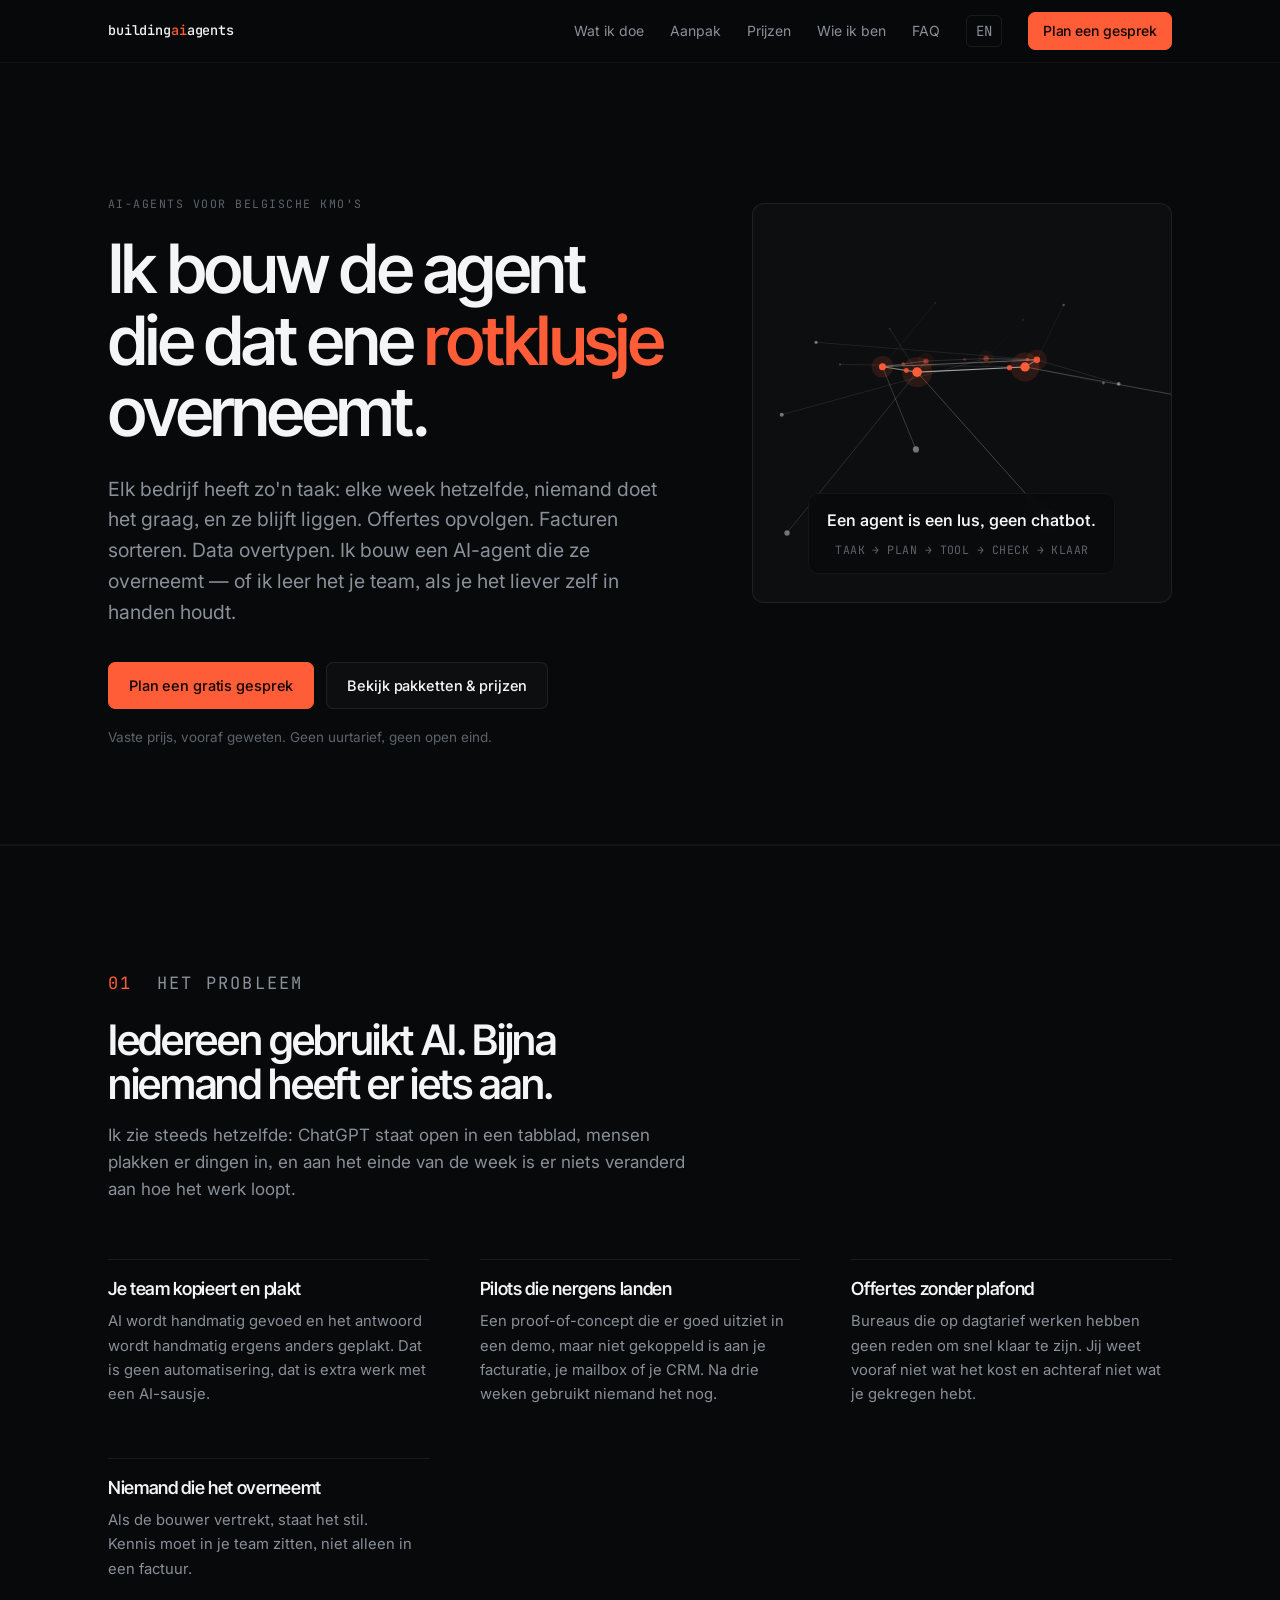
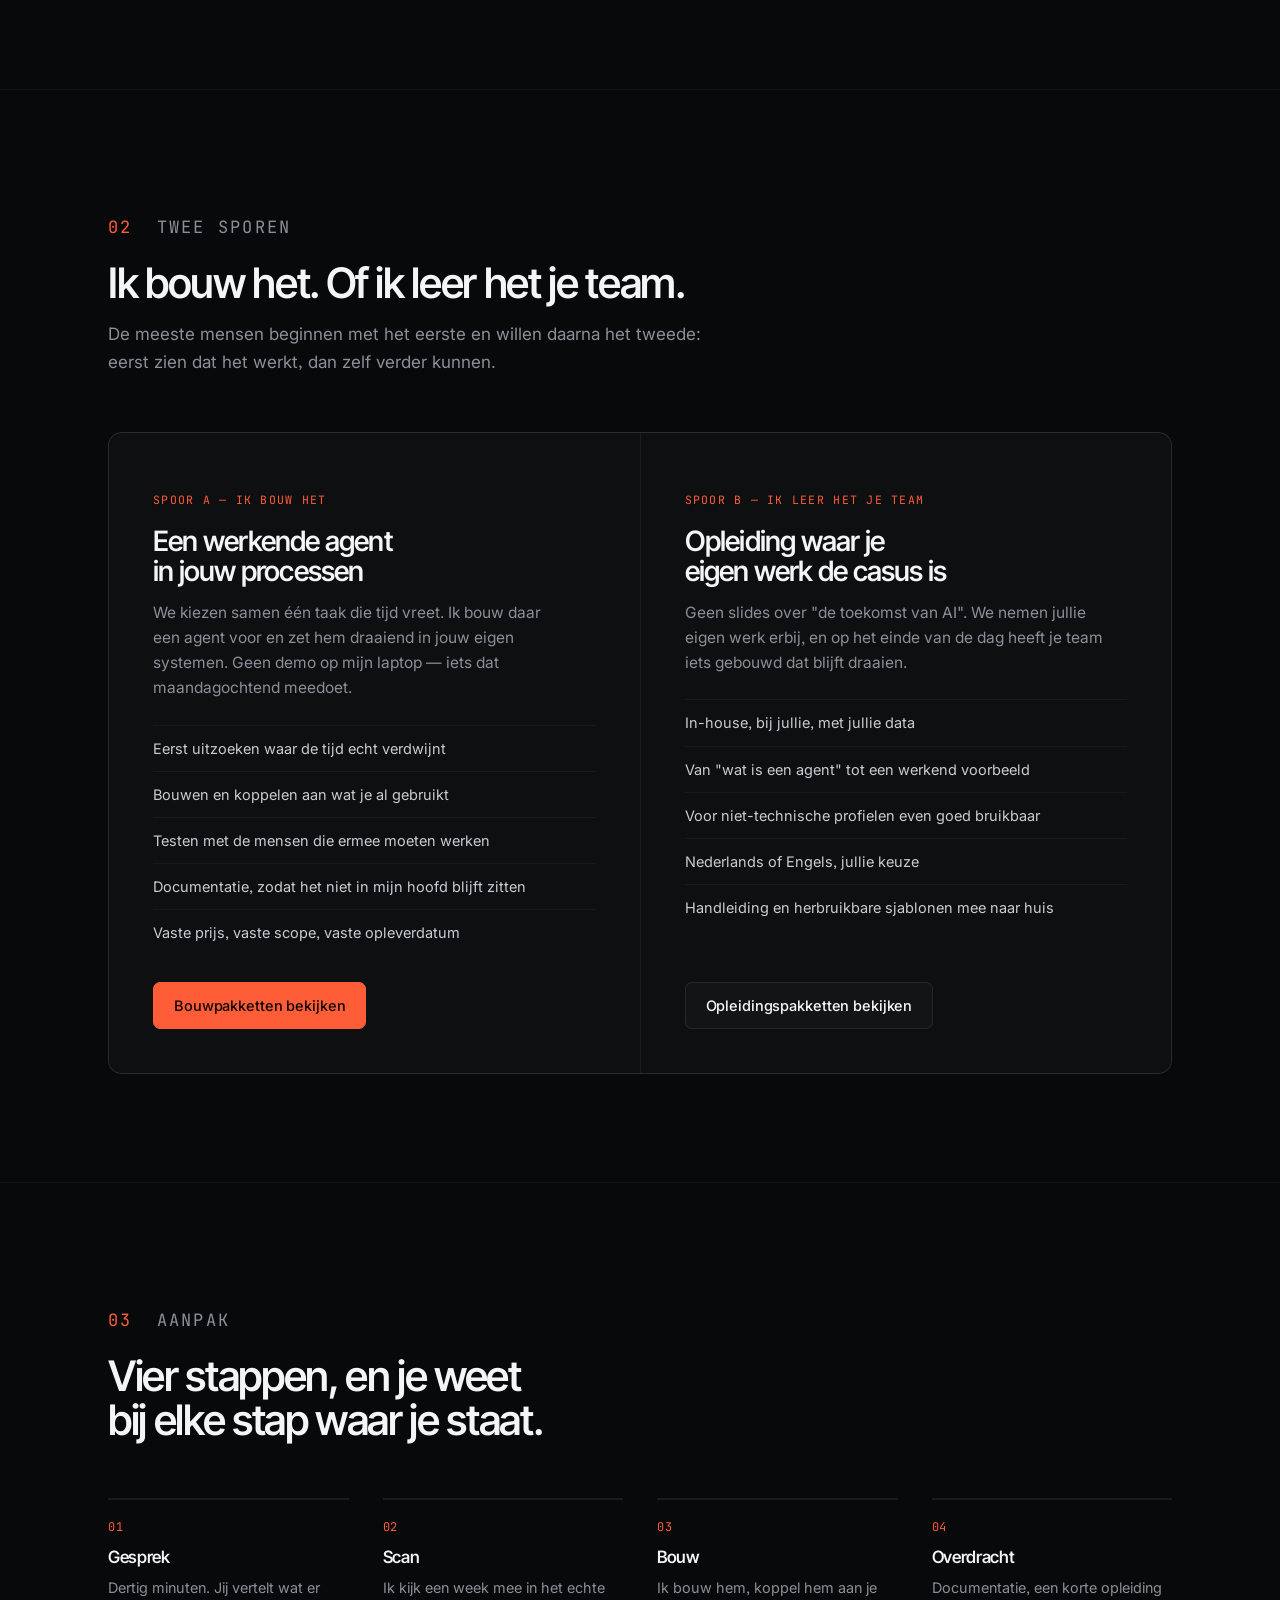
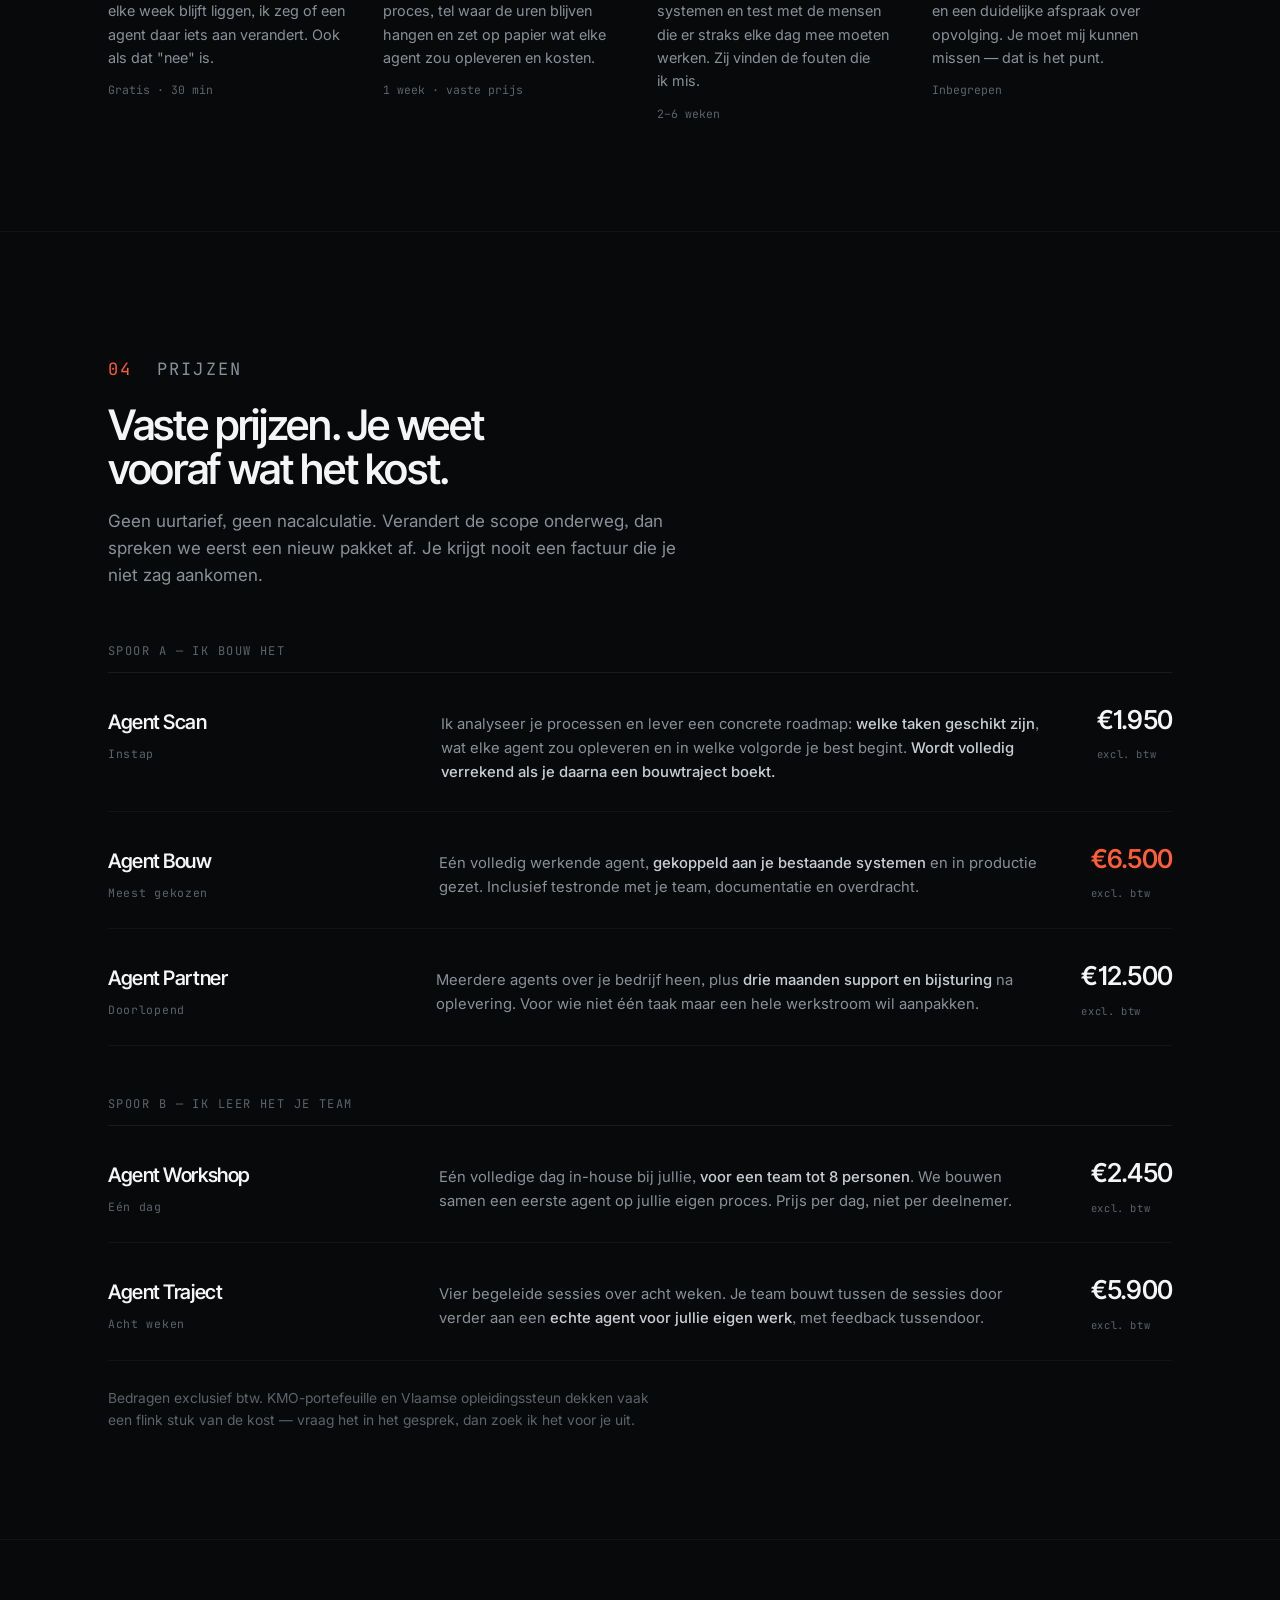
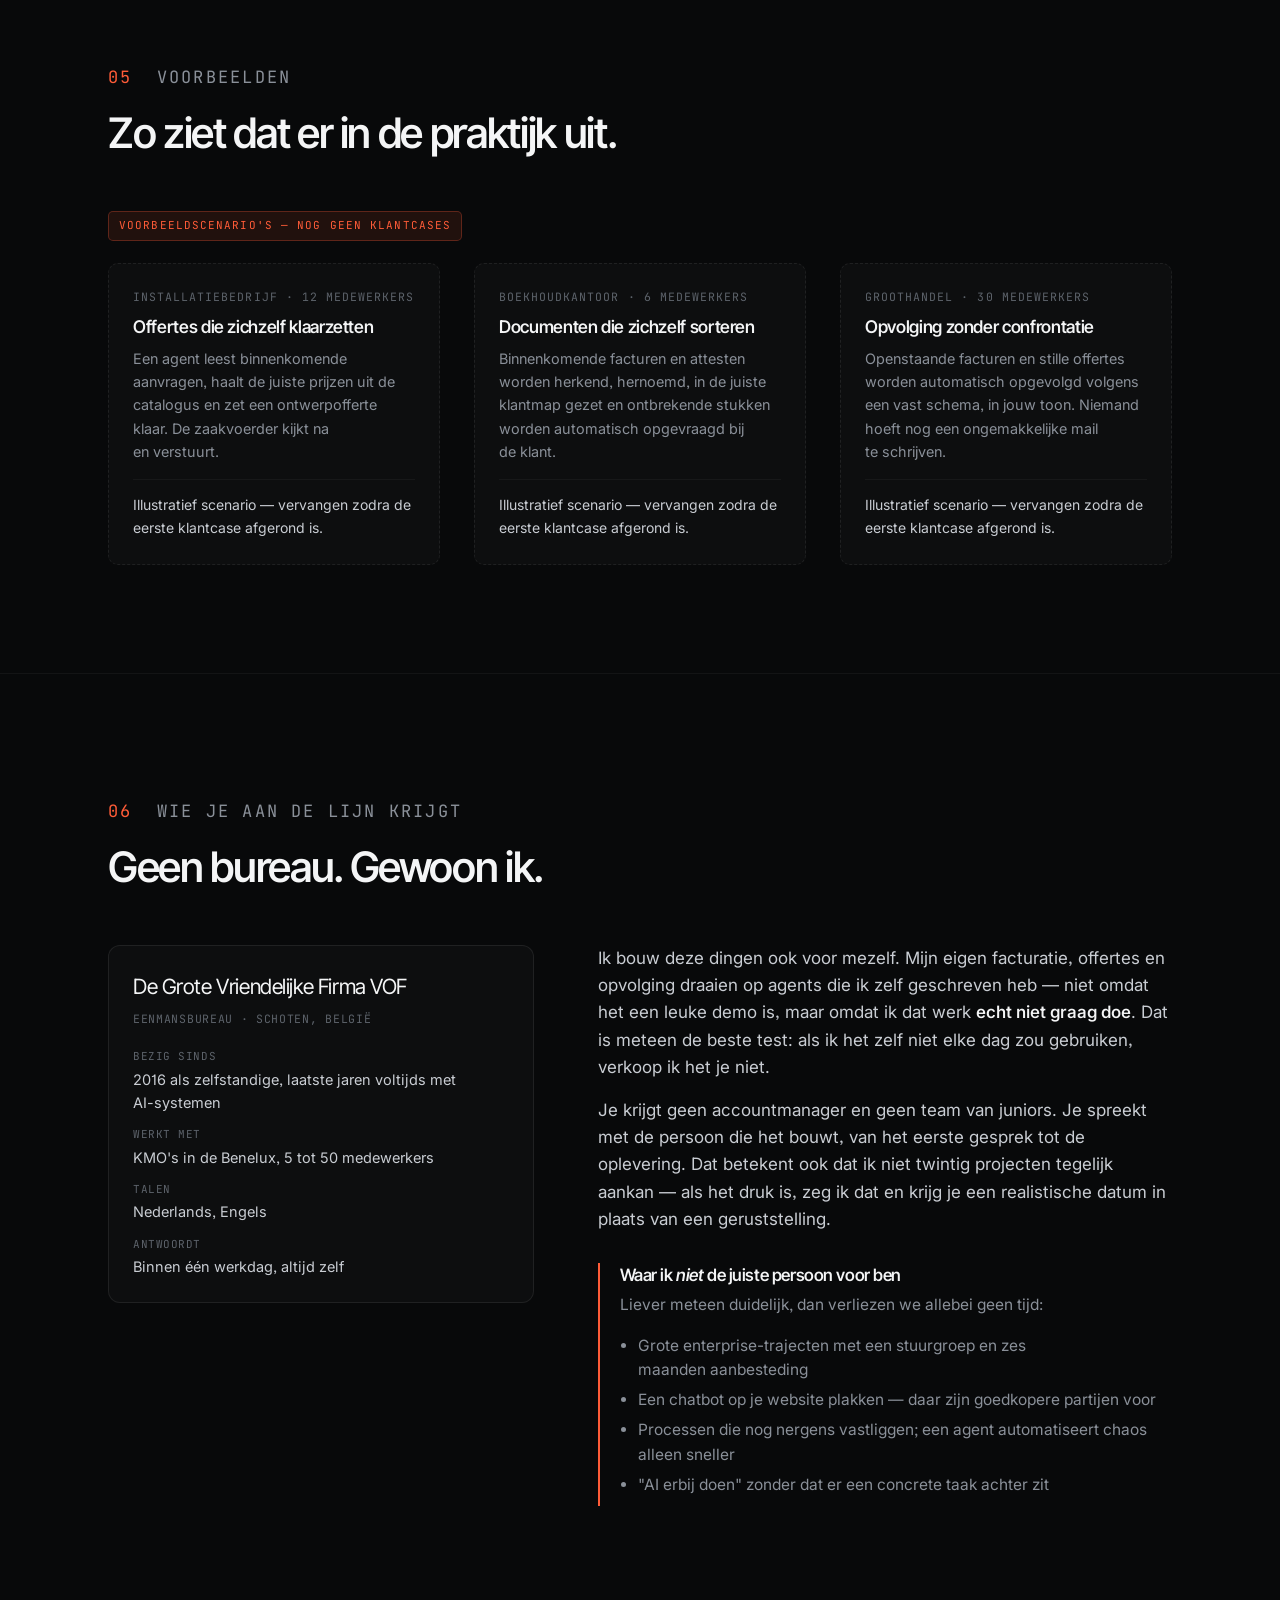
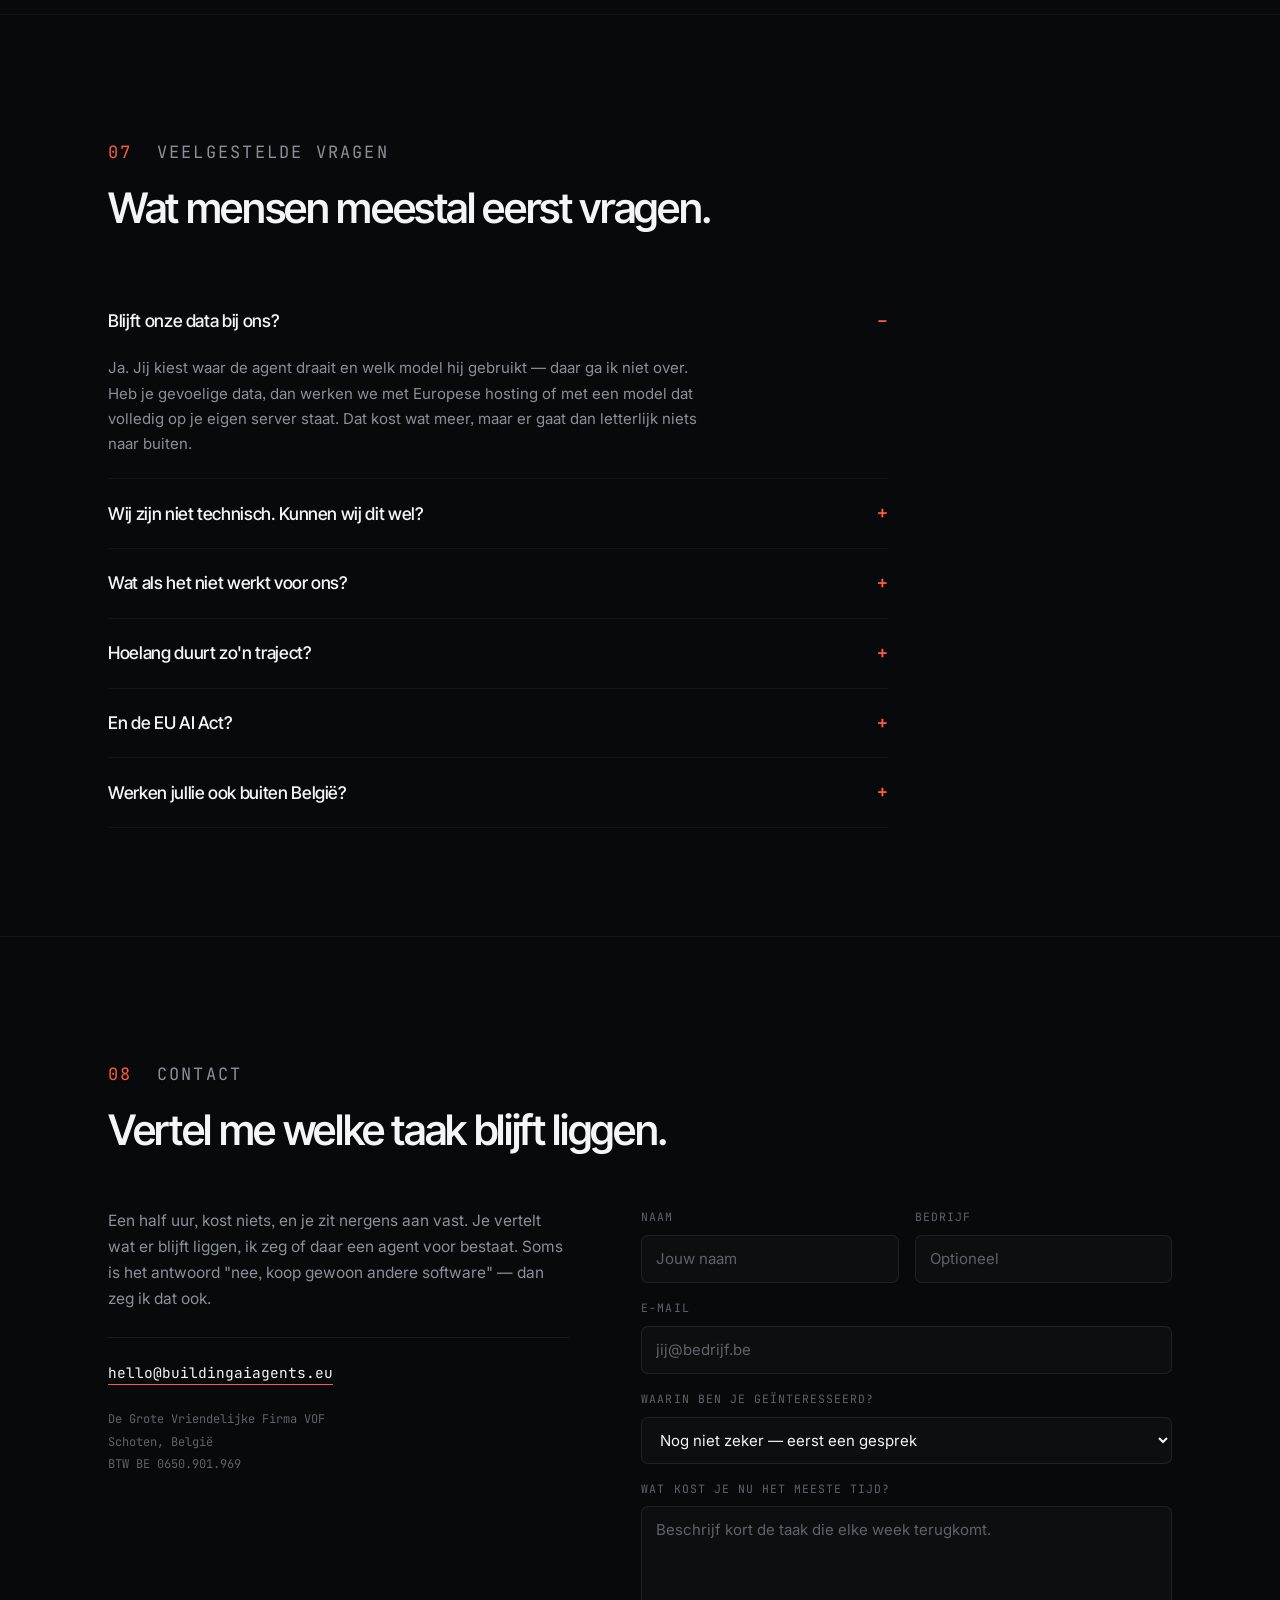
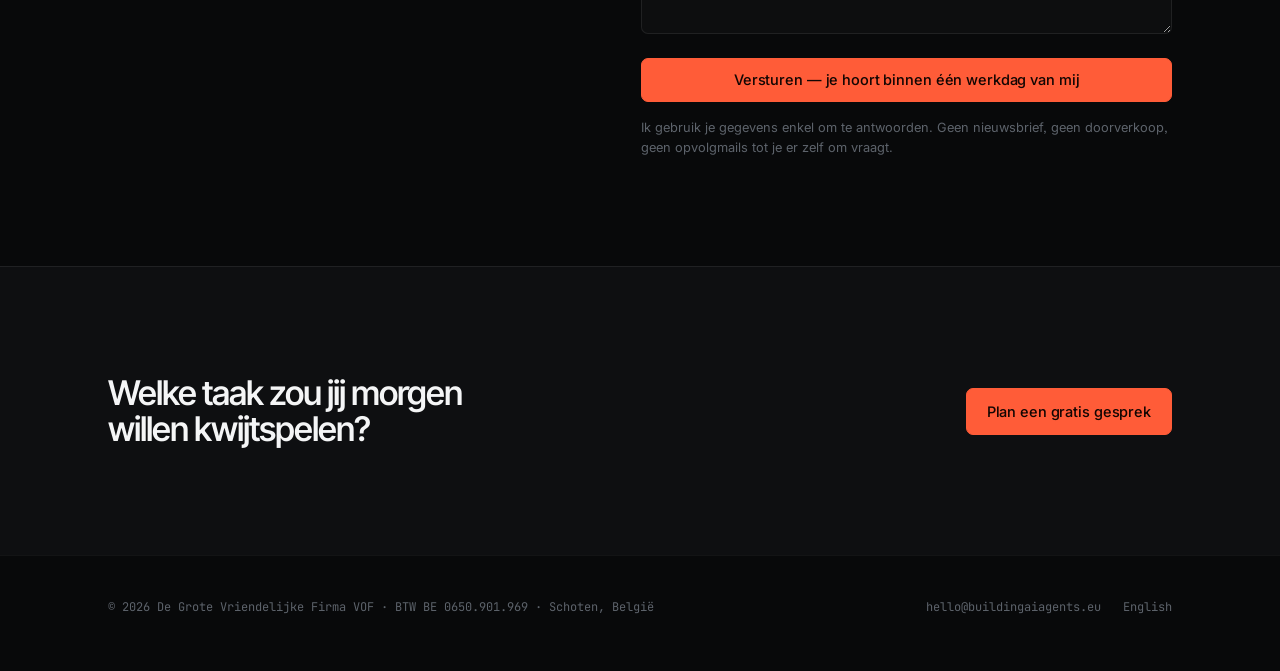
==== commit fa88a279: "contactformulier: duidelijke onderwerpsregel via _subject" ====
--- a/index.html
+++ b/index.html
@@ -376,6 +376,7 @@
           <label for="bericht">Wat kost je nu het meeste tijd?</label>
           <textarea id="bericht" name="bericht" required placeholder="Beschrijf kort de taak die elke week terugkomt."></textarea>
         </div>
+        <input type="hidden" name="_subject" value="Nieuwe aanvraag via buildingaiagents.eu">
         <input class="hp" type="text" name="_gotcha" tabindex="-1" autocomplete="off" aria-hidden="true">
         <button class="btn btn-primary" type="submit">Versturen — je hoort binnen één werkdag van mij</button>
         <p class="form-foot">Ik gebruik je gegevens enkel om te antwoorden. Geen nieuwsbrief, geen doorverkoop, geen opvolgmails tot je er zelf om vraagt.</p>
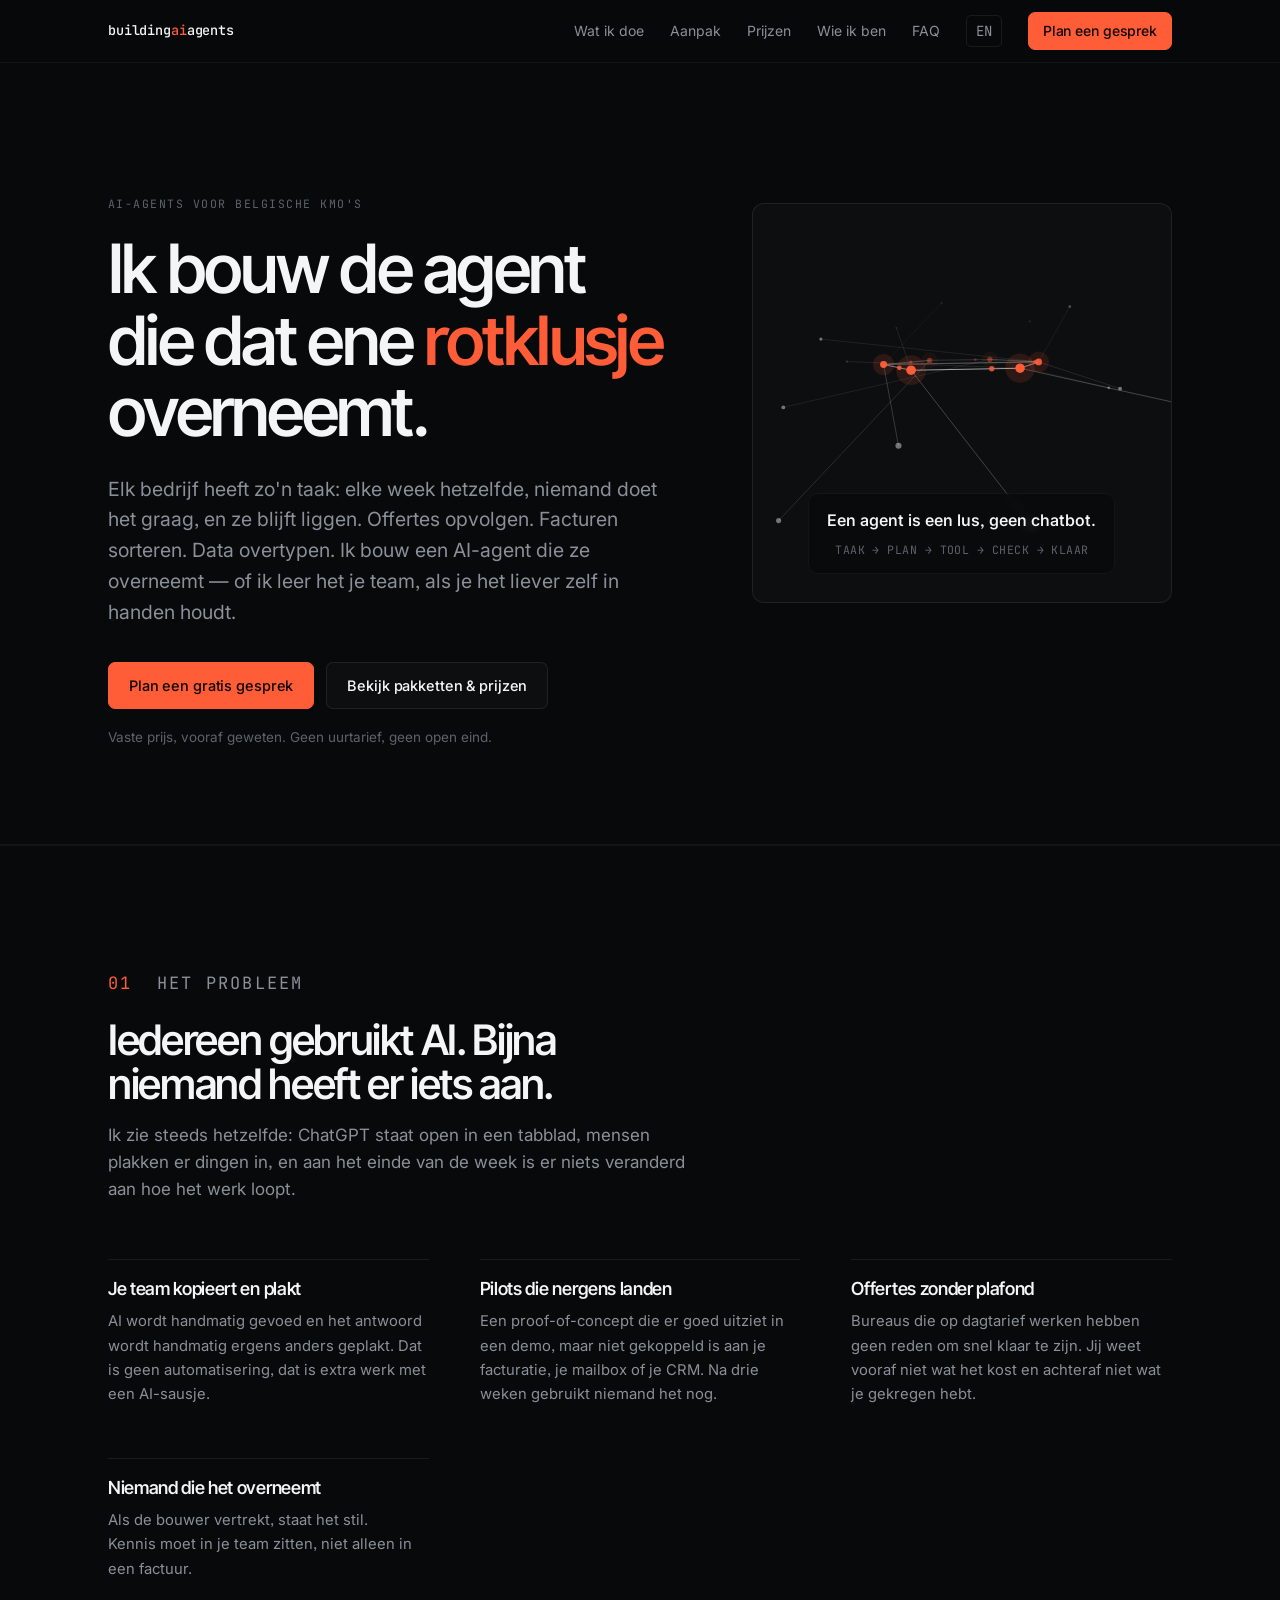
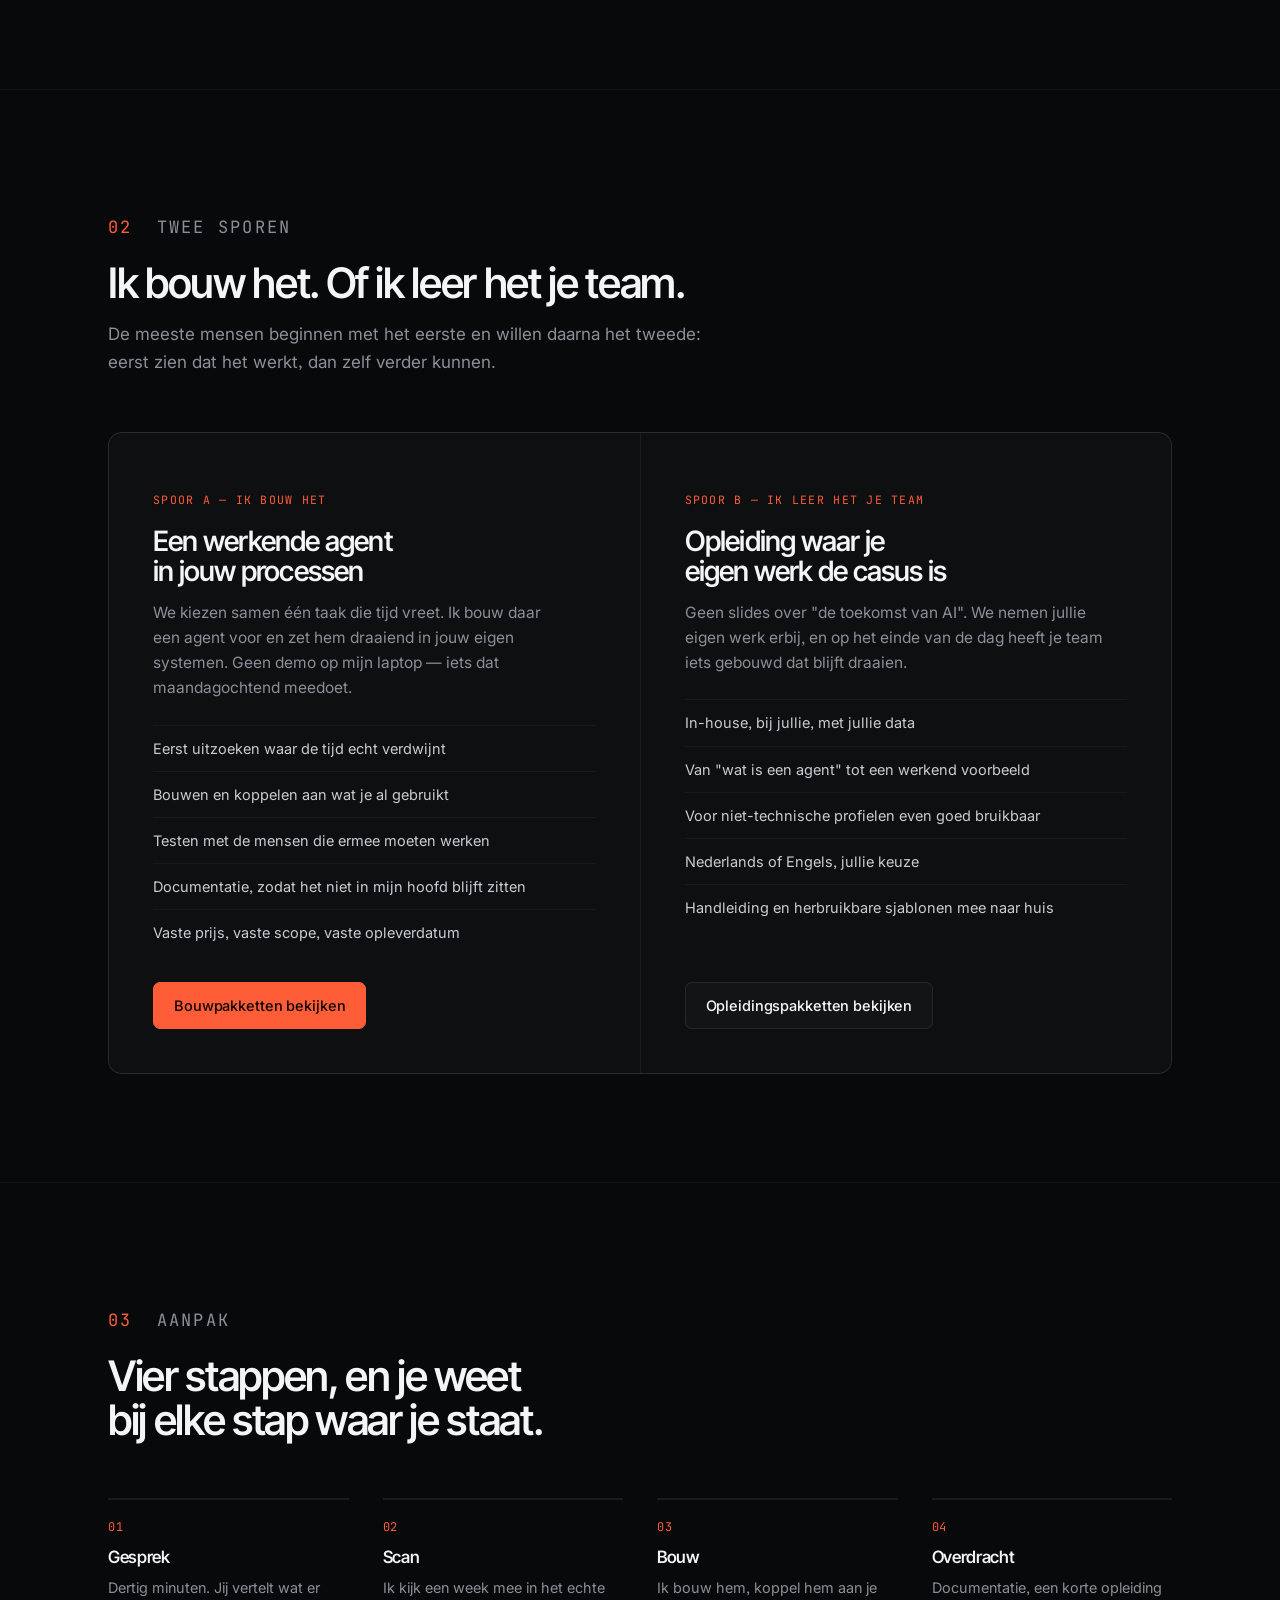
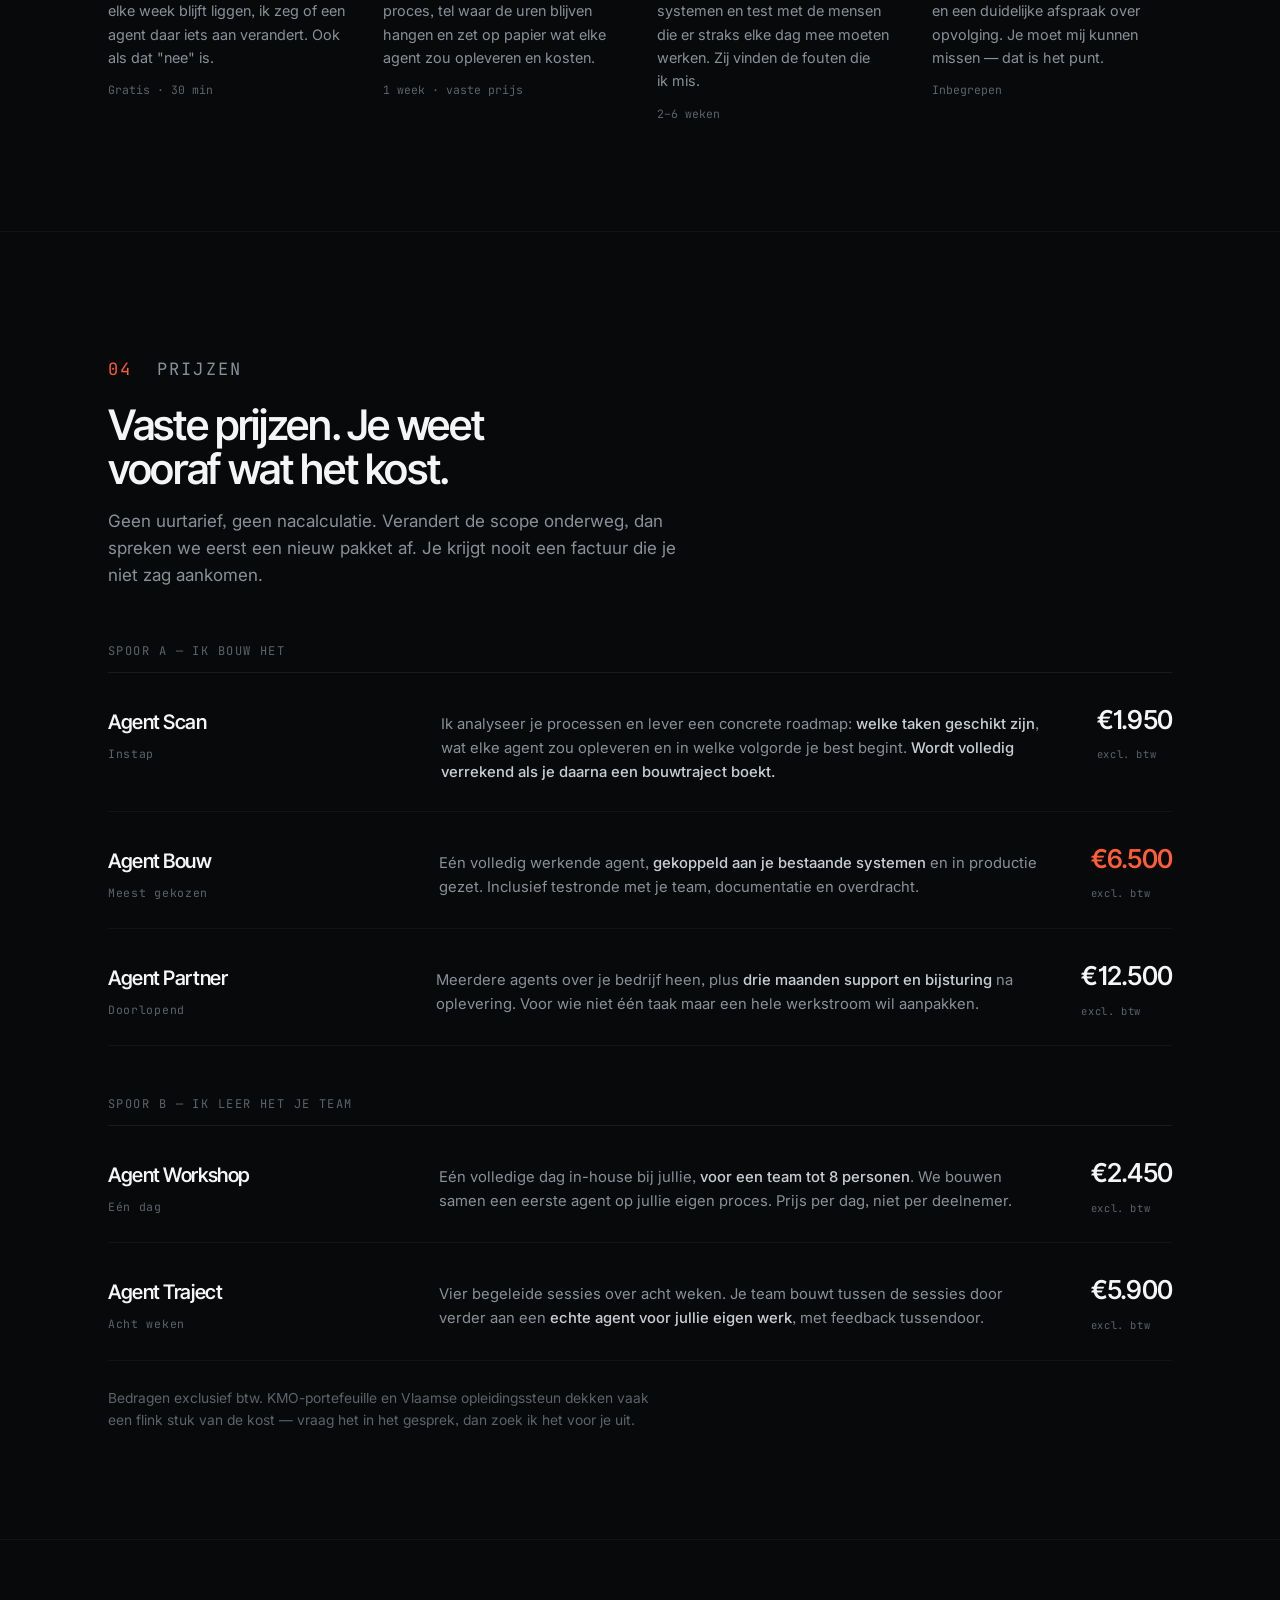
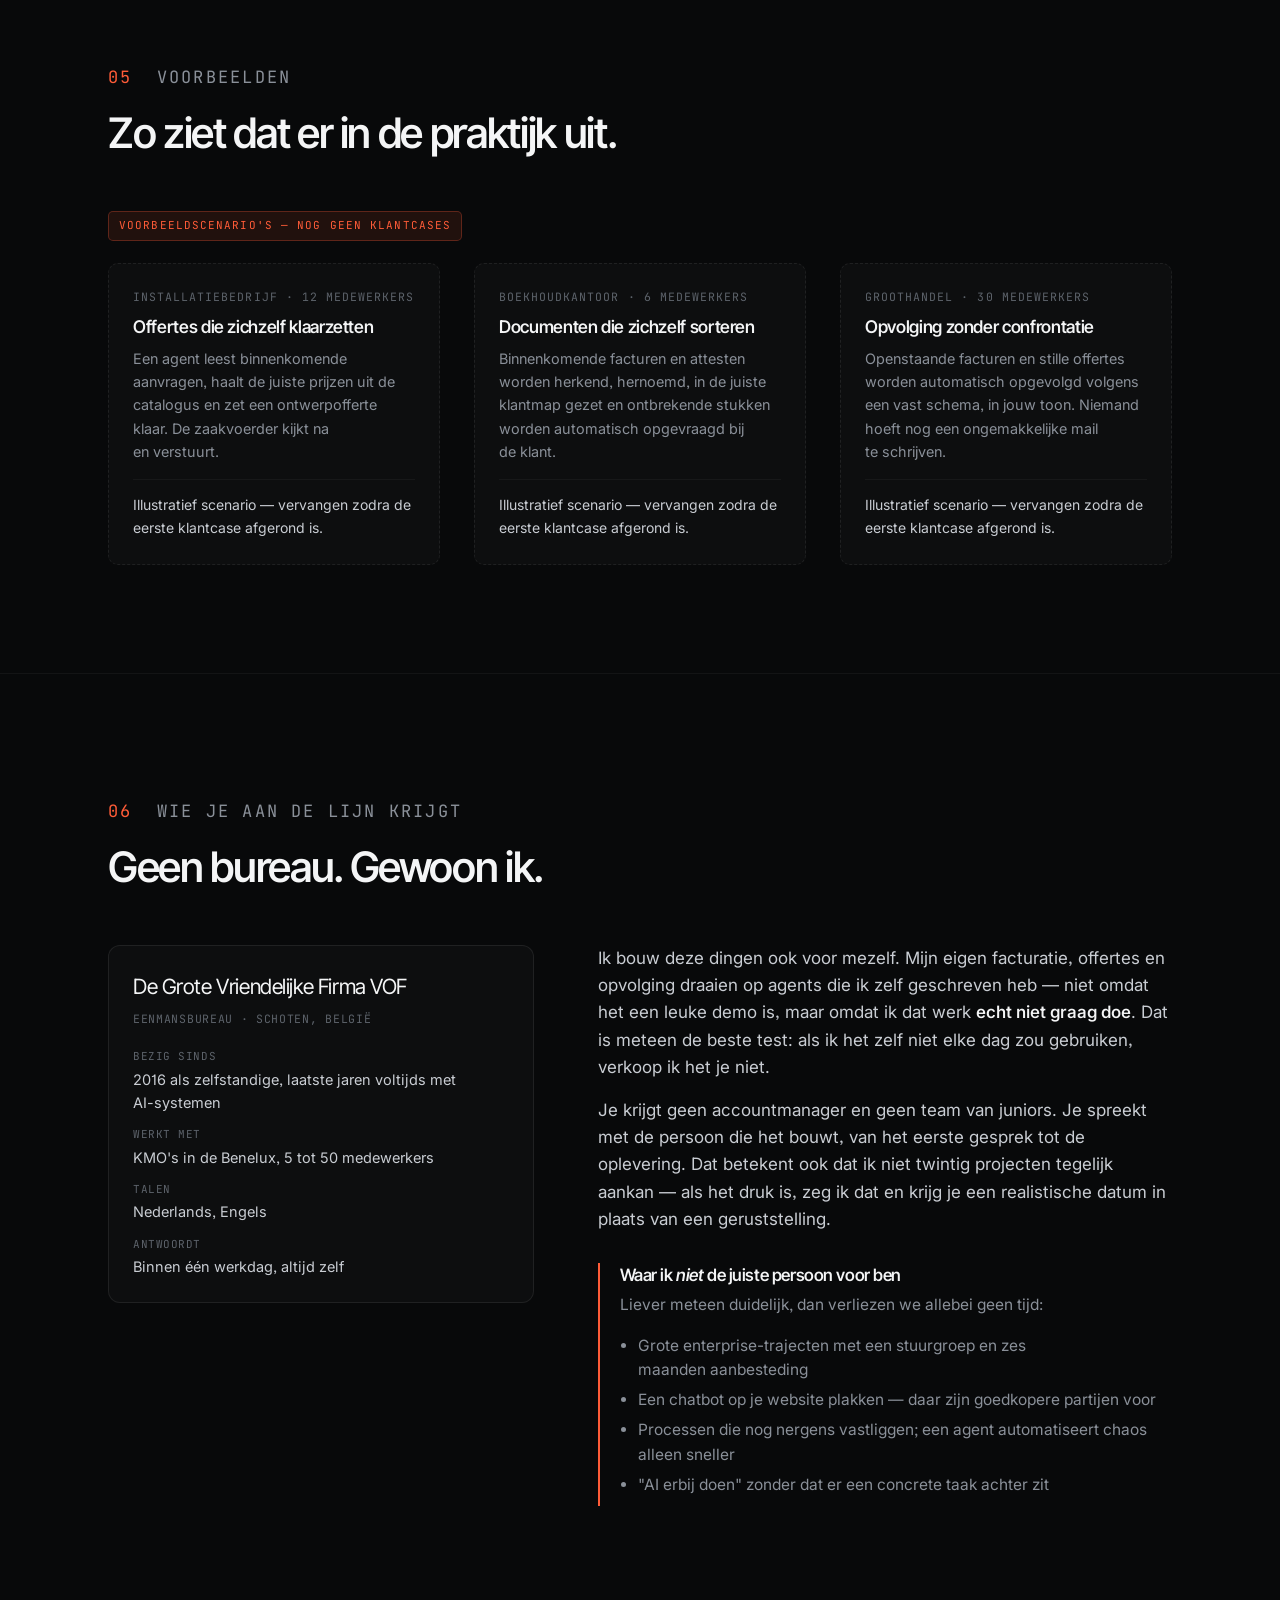
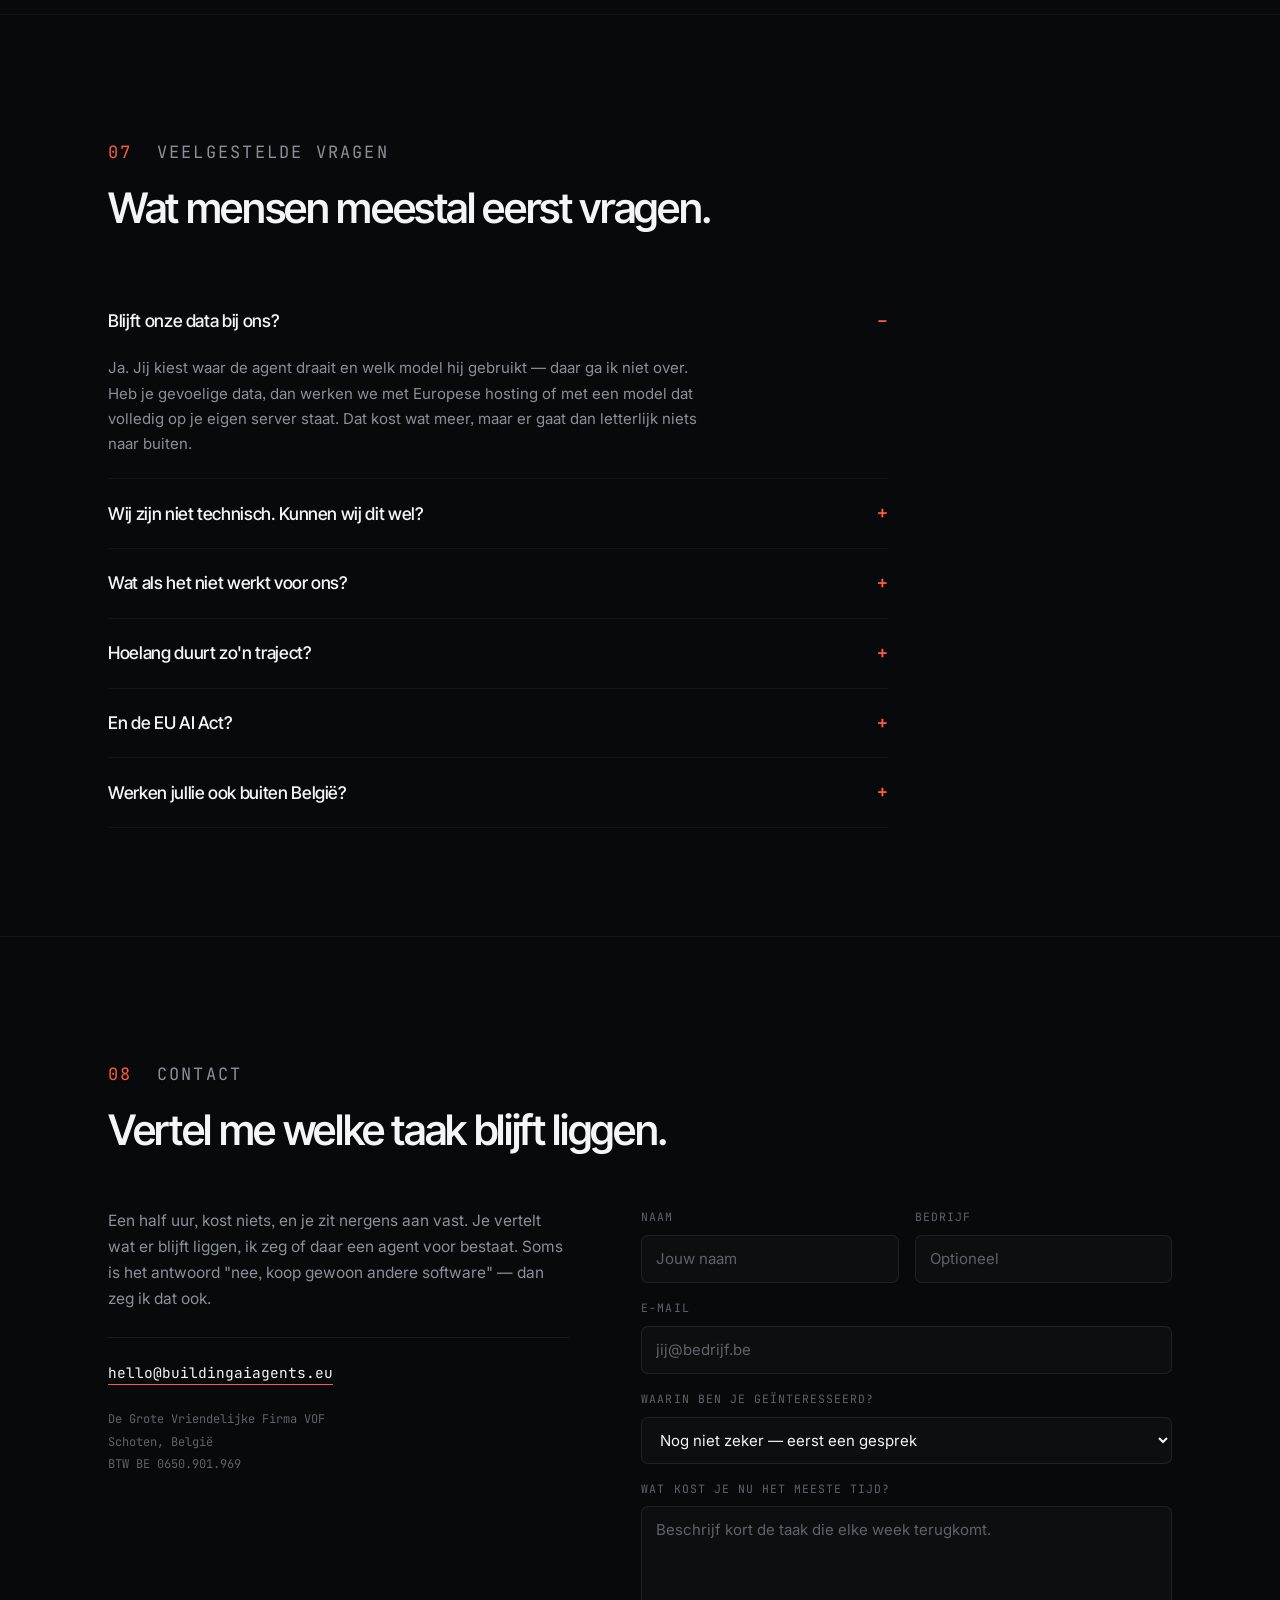
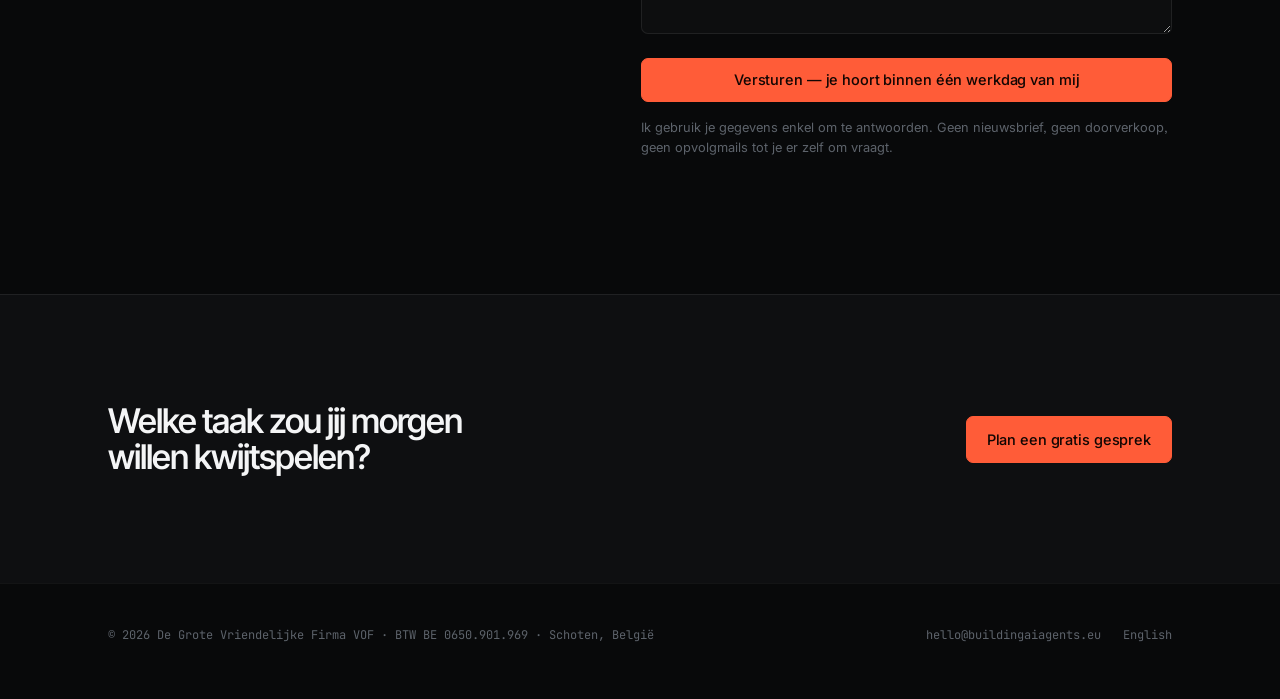
==== commit 14a32ccd: "Contactformulier naar SalesPilot in plaats van Formspree Co-Authored-By: Claude Opus 5.5 <noreply@an" ====
--- a/index.html
+++ b/index.html
@@ -346,7 +346,7 @@
         </p>
       </div>
 
-      <form action="https://formspree.io/f/FORMSPREE_ID" method="POST">
+      <form action="https://2-31-203-240.sslip.io/api/lead" method="POST" data-contact>
         <div class="field-row">
           <div class="field">
             <label for="naam">Naam</label>
@@ -376,7 +376,8 @@
           <label for="bericht">Wat kost je nu het meeste tijd?</label>
           <textarea id="bericht" name="bericht" required placeholder="Beschrijf kort de taak die elke week terugkomt."></textarea>
         </div>
-        <input type="hidden" name="_subject" value="Nieuwe aanvraag via buildingaiagents.eu">
+        <input type="hidden" name="pagina" value="/">
+        <input type="hidden" name="taal" value="nl">
         <input class="hp" type="text" name="_gotcha" tabindex="-1" autocomplete="off" aria-hidden="true">
         <button class="btn btn-primary" type="submit">Versturen — je hoort binnen één werkdag van mij</button>
         <p class="form-foot">Ik gebruik je gegevens enkel om te antwoorden. Geen nieuwsbrief, geen doorverkoop, geen opvolgmails tot je er zelf om vraagt.</p>
@@ -405,5 +406,6 @@
 </footer>
 
 <script src="/assets/agent-graph.js" defer></script>
+<script src="/assets/contact.js" defer></script>
 </body>
 </html>
